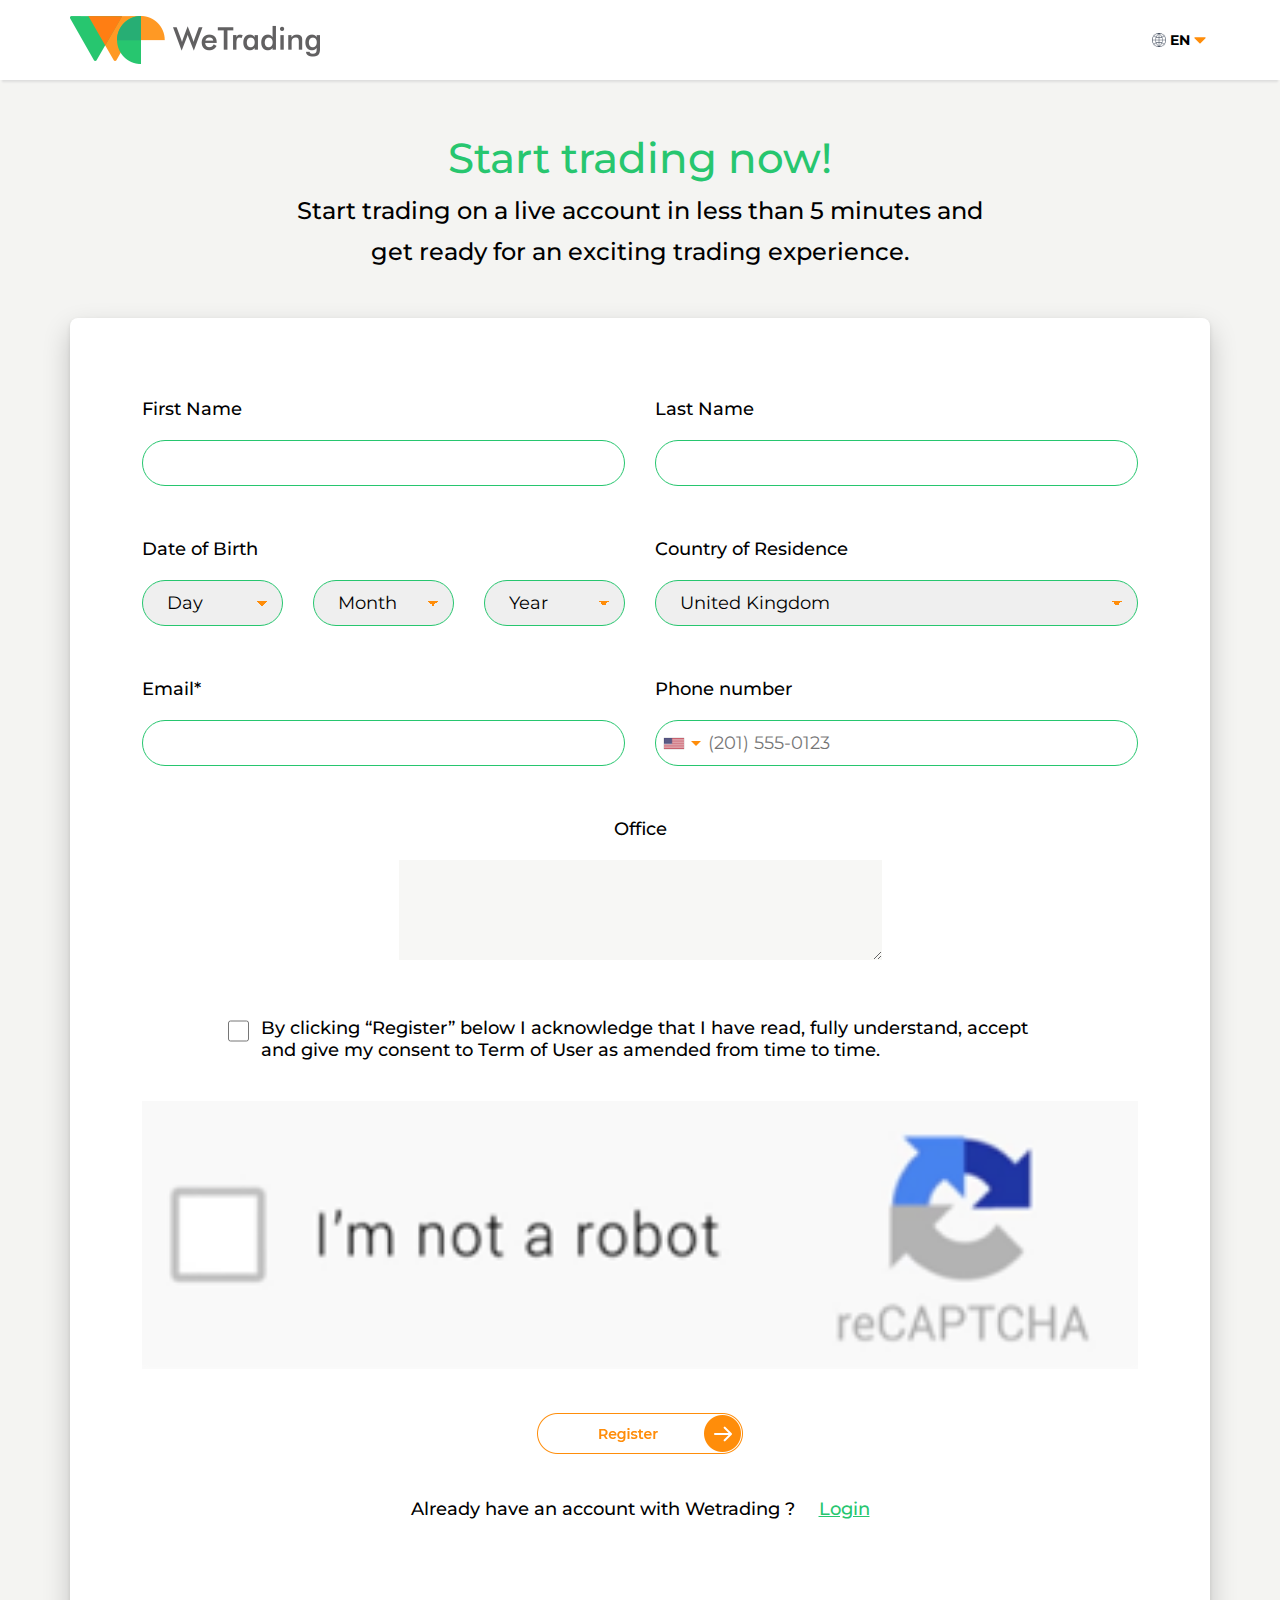
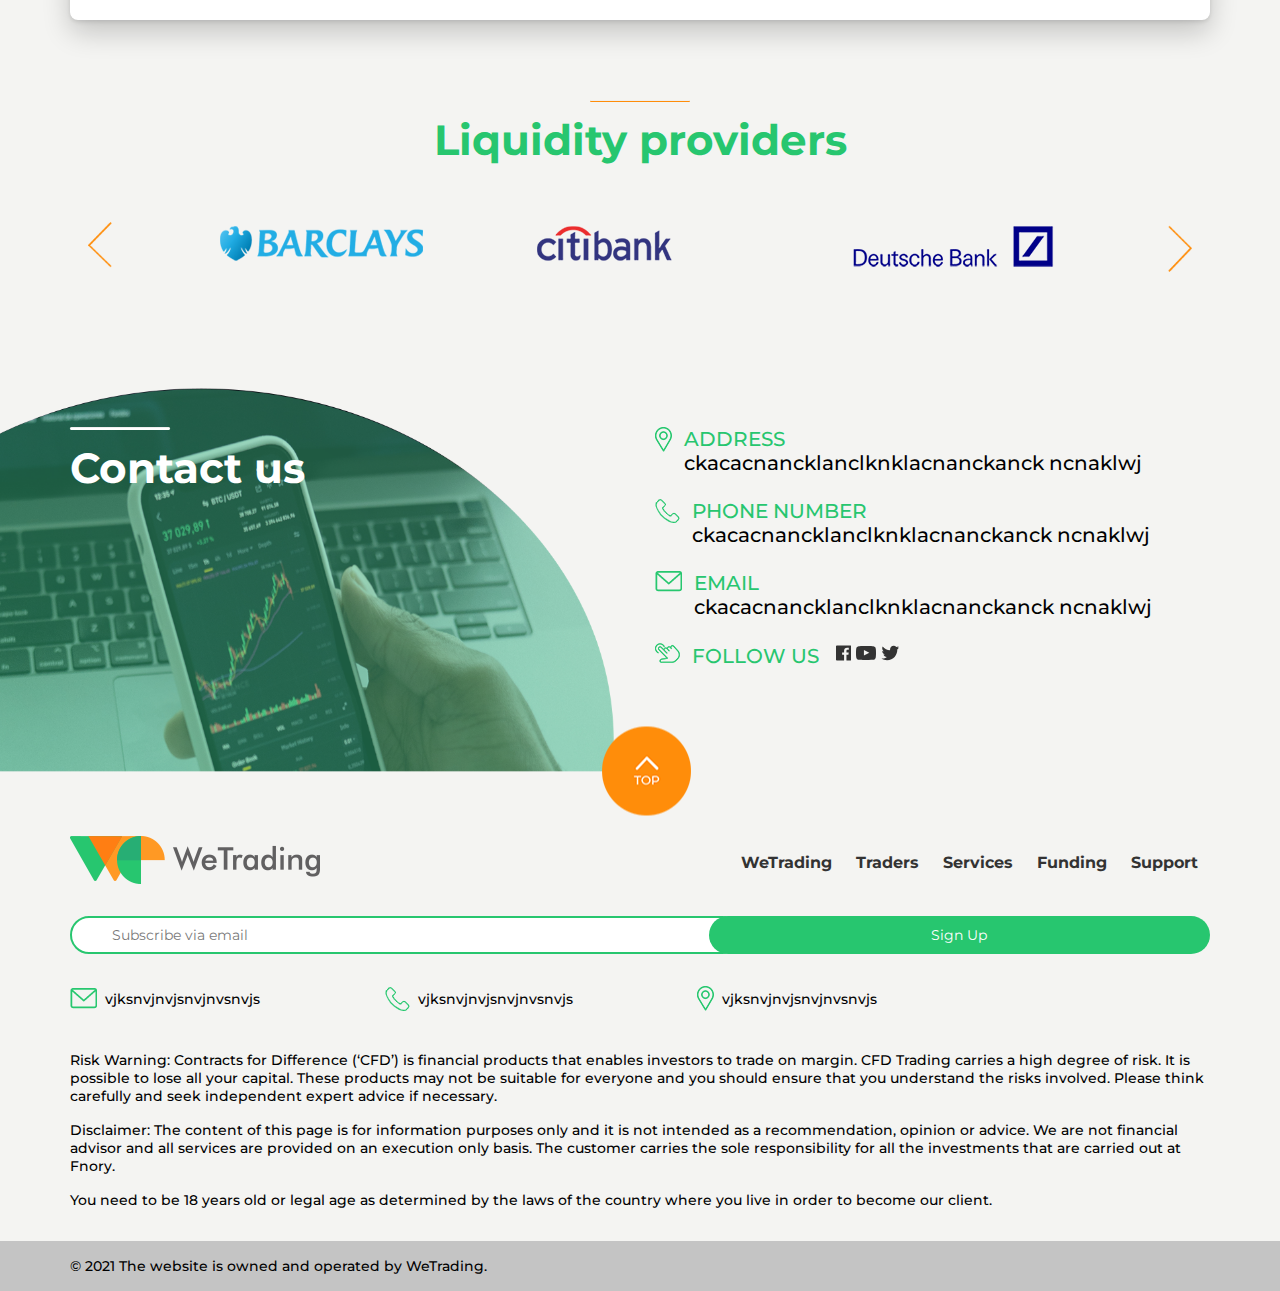
==== register.html @ 508fb6a8 "last" ====
<!DOCTYPE html>
<html lang="en">

<head>
    <meta charset="UTF-8">
    <meta name="viewport" content="width=device-width, initial-scale=1.0">
    <title>WeTrading-Register</title>
    <meta content="" name="keywords">
    <meta content="" name="description">
    <meta property="og:site_name" content="" />
    <meta property="og:type" content="website" />
    <meta property="og:locale" content="vi_VN" />
    <meta property="og:title" content='' />
    <meta property="og:url" content="" />
    <meta property="og:description" content="" />
    <link rel="icon" type="image/png" href="">
    <link rel="preconnect" href="https://fonts.googleapis.com">
    <link rel="preconnect" href="https://fonts.gstatic.com" crossorigin>
    <link href="https://fonts.googleapis.com/css2?family=Montserrat:ital,wght@0,100;0,200;0,300;0,400;0,500;0,600;0,700;0,800;0,900;1,100;1,200;1,300;1,400;1,500;1,600;1,700;1,800;1,900&display=swap" rel="stylesheet">
    <link rel="stylesheet" href="css/main.css">
    <link rel="stylesheet" href="libs/owlcarousel/assets/owl.carousel.min.css">
    <link href="libs/aos/aos.css" rel="stylesheet">
    <link rel="stylesheet" href="https://cdn.datatables.net/1.11.4/css/jquery.dataTables.min.css">
    <link rel="stylesheet" href="./libs/intl-tel-input-master/build/css/intlTelInput.min.css">
</head>

<body>
    <header id="header">
        <div class="container">
            <div class="header-logo">
                <img class="logo" src="./imgs/logo-wetrading.png" alt="">
                <div class="language">
                    <img src="./imgs/earth.png" alt="">
                    <span>EN <svg class="icon icon-caret-down">
                            <use xlink:href="#icon-caret-down"><symbol id="icon-caret-down" viewBox="0 0 16 28">
                                <path d="M16 11c0 0.266-0.109 0.516-0.297 0.703l-7 7c-0.187 0.187-0.438 0.297-0.703 0.297s-0.516-0.109-0.703-0.297l-7-7c-0.187-0.187-0.297-0.438-0.297-0.703 0-0.547 0.453-1 1-1h14c0.547 0 1 0.453 1 1z"></path>
                                </symbol>
                            </use>
                        </svg>
                    </span>
                    <div class="language-list">
                        <ul>
                            <li><a href="#">VI</a></li>
                            <li><a href="#">JP</a></li>
                        </ul>
                    </div>
                </div>
            </div>
        </div>
    </header>
    <main>
        <div class="container">
            <div class="register">
                <div class="sign-in__title">
                    <h2>Start trading now!</h2>
                    <p>Start trading on a live account in less than 5 minutes and</p>
                    <p>get ready for an exciting trading experience.</p>
                </div>
                <div class="sign-in__content">
                    <form action="">
                        <div class="row">
                            <div class="col-lg-6">
                                <div class="form-grp">
                                    <label for="">First Name</label>
                                    <input type="text" class="form-ctrl">
                                </div>
                            </div>
                            <div class="col-lg-6">
                                <div class="form-grp">
                                    <label for="">Last Name</label>
                                    <input type="text" class="form-ctrl">
                                </div>
                            </div>
                        </div>
                        <div class="row">
                            <div class="col-lg-6">
                                <div class="form-grp">
                                    <label for="">Date of Birth</label>
                                    <div class="row">
                                        <div class="col-4">
                                            <select name="" id="" class="form-ctrl">
                                                <option value="">Day</option>
                                            </select>
                                        </div>
                                        <div class="col-4">
                                            <select name="" id="" class="form-ctrl">
                                                <option value="">Month</option>
                                            </select>
                                        </div>
                                        <div class="col-4">
                                            <select name="" id="" class="form-ctrl">
                                                <option value="">Year</option>
                                            </select>
                                        </div>
                                    </div>
                                </div>
                            </div>
                            <div class="col-lg-6">
                                <div class="form-grp">
                                    <label for="">Country of Residence</label>
                                    <select name="" id="" class="form-ctrl">
                                        <option value="">United Kingdom</option>
                                    </select>
                                </div>
                            </div>
                        </div>
                        <div class="row">
                            <div class="col-lg-6">
                                <div class="form-grp">
                                    <label for="">Email*</label>
                                    <input type="text" class="form-ctrl">
                                </div>
                            </div>
                            <div class="col-lg-6">
                                <div class="form-grp">
                                    <label for="">Phone number</label>
                                    <input id="phone" name="phone" type="tel" class="form-ctrl">
                                </div>
                            </div>
                        </div>
                        <div class="row">
                            <div class="col-lg-3"></div>
                            <div class="col-lg-6">
                                <div class="form-grp">
                                    <label for="" style="text-align: center;">Office</label>
                                    <textarea name="" class="form-ctr" cols="30" rows="10"></textarea>
                                </div>
                            </div>
                            <div class="col-lg-3"></div>
                        </div>
                        <div class="row">
                            <div class="col-lg-1"></div>
                            <div class="col-lg-10">
                                <div class="form-grp-checkbox">
                                    <div class="form-checkbox-2">
                                        <input type="checkbox"> <span> By clicking “Register” below I acknowledge that I have read, fully understand, accept and give my consent to  Term of User as amended from time to time.</span>
                                    </div>
                                </div>
                            </div>
                            <div class="col-lg-1"></div>
                        </div>
                        <div class="form-grp-captcha">
                            <img src="./imgs/captcha.png" alt="">
                        </div>
                        <div class="form-grp-btn">
                            <button class="btn-sbm">
                                <img src="./imgs/btn-register.png" />
                            </button>
                        </div>
                        <div class="form-grp-wh">
                            <h4>Already have an account with Wetrading ?</h4>
                            <a href="#">Login</a>
                        </div>
                    </form>
                </div>
            </div>
            

            <div class="liquidity-providers">
                <div class="title-group">
                    <hr>
                    <h3>Liquidity providers</h3>
                </div>
                <div class="owl-carousel owl-theme owl-carousel_liquidity">
                    <div class="item">
                        <a href="#"><img src="./imgs/barclays.png" alt=""></a>
                    </div>
                    <div class="item">
                        <a href="#"><img src="./imgs/citibank.png" alt=""></a>
                    </div>
                    <div class="item">
                        <a href="#"><img src="./imgs/deutsche-bank.png" alt=""></a>
                    </div>
                    <div class="item">
                        <a href="#"><img src="./imgs/barclays.png" alt=""></a>
                    </div>
                </div>
            </div>
        </div>
        <div class="contact-us">
            <div class="container">
                <div class="row">
                    <div class="col-lg-6">
                        <div class="title-group">
                            <hr>
                            <h3>Contact us</h3>
                        </div>
                    </div>
                    <div class="col-lg-6">
                        <div class="contact-us-group">
                            <div class="contact-us-item">
                                <div class="contact-us-item__img">
                                    <img src="./imgs/icon-map.png" alt="">
                                </div>
                                <div class="contact-us-item__title">
                                    <h4>ADDRESS</h4>
                                    <p>ckacacnancklanclknklacnanckanck ncnaklwj</p>
                                </div>
                            </div>
                            <div class="contact-us-item">
                                <div class="contact-us-item__img">
                                    <img src="./imgs/icon-phone.png" alt="">
                                </div>
                                <div class="contact-us-item__title">
                                    <h4>PHONE NUMBER</h4>
                                    <p>ckacacnancklanclknklacnanckanck ncnaklwj</p>
                                </div>
                            </div>
                            <div class="contact-us-item">
                                <div class="contact-us-item__img">
                                    <img src="./imgs/icon-message.png" alt="">
                                </div>
                                <div class="contact-us-item__title">
                                    <h4>EMAIL</h4>
                                    <p>ckacacnancklanclknklacnanckanck ncnaklwj</p>
                                </div>
                            </div>
                            <div class="contact-us-item">
                                <div class="contact-us-item__img">
                                    <img src="./imgs/icon-follow.png" alt="">
                                </div>
                                <div class="contact-us-item__title">
                                    <h4>FOLLOW US 
                                        <span class="contact-group-icon">
                                            <a href="#">
                                                <svg class="icon icon-facebook-official"><use xlink:href="#icon-facebook-official"><symbol id="icon-facebook-official" viewBox="0 0 24 28">
                                                    <path d="M22.672 2c0.734 0 1.328 0.594 1.328 1.328v21.344c0 0.734-0.594 1.328-1.328 1.328h-6.109v-9.297h3.109l0.469-3.625h-3.578v-2.312c0-1.047 0.281-1.75 1.797-1.75l1.906-0.016v-3.234c-0.328-0.047-1.469-0.141-2.781-0.141-2.766 0-4.672 1.687-4.672 4.781v2.672h-3.125v3.625h3.125v9.297h-11.484c-0.734 0-1.328-0.594-1.328-1.328v-21.344c0-0.734 0.594-1.328 1.328-1.328h21.344z"></path>
                                                    </symbol></use></svg>
                                            </a>
                                            <a href="#">
                                                <svg class="icon icon-youtube-play"><use xlink:href="#icon-youtube-play">
                                                    <symbol id="icon-youtube-play" viewBox="0 0 28 28">
                                                        <path d="M11.109 17.625l7.562-3.906-7.562-3.953v7.859zM14 4.156c5.891 0 9.797 0.281 9.797 0.281 0.547 0.063 1.75 0.063 2.812 1.188 0 0 0.859 0.844 1.109 2.781 0.297 2.266 0.281 4.531 0.281 4.531v2.125s0.016 2.266-0.281 4.531c-0.25 1.922-1.109 2.781-1.109 2.781-1.062 1.109-2.266 1.109-2.812 1.172 0 0-3.906 0.297-9.797 0.297v0c-7.281-0.063-9.516-0.281-9.516-0.281-0.625-0.109-2.031-0.078-3.094-1.188 0 0-0.859-0.859-1.109-2.781-0.297-2.266-0.281-4.531-0.281-4.531v-2.125s-0.016-2.266 0.281-4.531c0.25-1.937 1.109-2.781 1.109-2.781 1.062-1.125 2.266-1.125 2.812-1.188 0 0 3.906-0.281 9.797-0.281v0z"></path>
                                                        </symbol>
                                                </use></svg>
                                            </a>
                                            <a href="#">
                                                <svg class="icon icon-twitter"><use xlink:href="#icon-twitter">
                                                    <symbol id="icon-twitter" viewBox="0 0 26 28">
                                                        <path d="M25.312 6.375c-0.688 1-1.547 1.891-2.531 2.609 0.016 0.219 0.016 0.438 0.016 0.656 0 6.672-5.078 14.359-14.359 14.359-2.859 0-5.516-0.828-7.75-2.266 0.406 0.047 0.797 0.063 1.219 0.063 2.359 0 4.531-0.797 6.266-2.156-2.219-0.047-4.078-1.5-4.719-3.5 0.313 0.047 0.625 0.078 0.953 0.078 0.453 0 0.906-0.063 1.328-0.172-2.312-0.469-4.047-2.5-4.047-4.953v-0.063c0.672 0.375 1.453 0.609 2.281 0.641-1.359-0.906-2.25-2.453-2.25-4.203 0-0.938 0.25-1.797 0.688-2.547 2.484 3.062 6.219 5.063 10.406 5.281-0.078-0.375-0.125-0.766-0.125-1.156 0-2.781 2.25-5.047 5.047-5.047 1.453 0 2.766 0.609 3.687 1.594 1.141-0.219 2.234-0.641 3.203-1.219-0.375 1.172-1.172 2.156-2.219 2.781 1.016-0.109 2-0.391 2.906-0.781z"></path>
                                                        </symbol>
                                                </use></svg>
                                            </a>
                                        </span>
                                    </h4>
                                </div>
                            </div>
                        </div>
                    </div>
                </div>
            </div>
            <div class="contact-us-bg">
                <img src="./imgs/bg-contactus.png" alt="">
            </div>
            <div class="contact-ontop">
                <a href="#" class="back-to-top"><img src="./imgs/ontop.png" alt=""></a>
            </div>
        </div>
    </main>
    <div id="footer">
        <div class="container">
            <nav class="navbar">
                <a class="navbar-brand" href="#"><img src="./imgs/logo-wetrading.png" alt=""></a>
            
                <ul class="navbar-nav">
                  <li class="nav-item">
                    <a class="nav-link" href="#">WeTrading</a>
                  </li>
                  <li class="nav-item">
                    <a class="nav-link" href="#">Traders</a>
                  </li>
                  <li class="nav-item">
                    <a class="nav-link" href="#">Services</a>
                  </li>
                  <li class="nav-item">
                    <a class="nav-link" href="#">Funding</a>
                  </li>
                  <li class="nav-item">
                    <a class="nav-link" href="#">Support</a>
                  </li>
                </ul>
            </nav>
            <div class="footer-subcribe">
                <input type="text" placeholder="Subscribe via email">
                <button>Sign Up</button>
            </div>
            <div class="footer-address">
                <div class="footer-address-item"><img src="./imgs/icon-message.png" alt=""> vjksnvjnvjsnvjnvsnvjs</div>
                <div class="footer-address-item"><img src="./imgs/icon-phone.png" alt=""> vjksnvjnvjsnvjnvsnvjs</div>
                <div class="footer-address-item"><img src="./imgs/icon-map.png" alt=""> vjksnvjnvjsnvjnvsnvjs</div>
            </div>
            <div class="footer-content">
                <p>Risk Warning: Contracts for Difference (‘CFD’) is financial products that enables investors to trade on margin. CFD Trading carries a high degree of risk. It is possible to lose all your capital. These products may not be suitable for everyone and you should ensure that you understand the risks involved. Please think carefully and seek independent expert advice if necessary.</p>
                <p>Disclaimer: The content of this page is for information purposes only and it is not intended as a recommendation, opinion or advice. We are not financial advisor and all services are provided on an execution only basis. The customer carries the sole responsibility for all the investments that are carried out at Fnory.</p>
                <p>You need to be 18 years old or legal age as determined by the laws of the country where you live in order to become our client.</p>
            </div>
        </div>
        <div class="footer-final">
            <div class="container">© 2021 The website is owned and operated by WeTrading.</div>
        </div>
    </div>
    <div>

    <!-- <a href="javascript:void(0)" class="back-to-top"><img src="imgs/go-to-top.png" alt=""></a> -->
    	
    </div>
    <script src="libs/jquery-3.5.1.min.js"></script>
    <script src="https://cdn.datatables.net/1.11.4/js/jquery.dataTables.min.js"></script>
    <script src="libs/easing/easing.min.js"></script>
    <script src="./libs/intl-tel-input-master/build/js/intlTelInput.js"></script>
    <script src="libs/aos/aos.js"></script>
    <script src="libs/owlcarousel/owl.carousel.min.js"></script>
    <script src="js/main.js"></script>
    <script>
        $(document).ready(function() {
            var table = $('#example').DataTable();
            $('#search-inp').on('keyup',function(){
                table.search($(this).val()).draw() ;
            });
        } );
    </script>
    <script>
        var input = document.querySelector("#phone");
        window.intlTelInput(input, {
          // allowDropdown: false,
          // autoHideDialCode: false,
          // autoPlaceholder: "off",
          // dropdownContainer: document.body,
          // excludeCountries: ["us"],
          // formatOnDisplay: false,
          // geoIpLookup: function(callback) {
          //   $.get("http://ipinfo.io", function() {}, "jsonp").always(function(resp) {
          //     var countryCode = (resp && resp.country) ? resp.country : "";
          //     callback(countryCode);
          //   });
          // },
          // hiddenInput: "full_number",
          // initialCountry: "auto",
          // localizedCountries: { 'de': 'Deutschland' },
          // nationalMode: false,
          // onlyCountries: ['us', 'gb', 'ch', 'ca', 'do'],
          // placeholderNumberType: "MOBILE",
          // preferredCountries: ['cn', 'jp'],
          // separateDialCode: true,
          utilsScript: "libs/intl-tel-input-master/build/js/utils.js",
        });
      </script>
</body>

</html>
---- css/main.css ----
html {
  -webkit-box-sizing: border-box;
          box-sizing: border-box;
}

*,
*:before,
*:after {
  -webkit-box-sizing: inherit;
          box-sizing: inherit;
}

html {
  -ms-text-size-adjust: 100%;
  -webkit-text-size-adjust: 100%;
}

body {
  margin: 0;
  padding: 0;
}

article,
aside,
details,
figcaption,
figure,
footer,
header,
main,
menu,
nav,
section,
summary {
  display: block;
}

audio,
canvas,
progress,
video {
  display: inline-block;
}

progress {
  vertical-align: baseline;
}

audio:not([controls]) {
  display: none;
  height: 0;
}

[hidden],
template {
  display: none;
}

a {
  background-color: transparent;
  -webkit-text-decoration-skip: objects;
}

a:active,
a:hover {
  outline-width: 0;
}

abbr[title] {
  border-bottom: none;
  text-decoration: underline;
  -webkit-text-decoration: underline dotted;
          text-decoration: underline dotted;
}

dfn {
  font-style: italic;
}

mark {
  background: #ff0;
  color: #000;
}

small {
  font-size: 80%;
}

sub,
sup {
  font-size: 75%;
  line-height: 0;
  position: relative;
  vertical-align: baseline;
}

sub {
  bottom: -0.25em;
}

sup {
  top: -0.5em;
}

figure {
  margin: 0;
}

img {
  border-style: none;
}

svg:not(:root) {
  overflow: hidden;
}

code,
kbd,
pre,
samp {
  font-family: monospace, monospace;
  font-size: 1em;
}

hr {
  -webkit-box-sizing: content-box;
          box-sizing: content-box;
  height: 0;
  overflow: visible;
}

button,
input,
select,
textarea {
  font: inherit;
  margin: 0;
}

optgroup {
  font-weight: bold;
}

button,
input {
  overflow: visible;
}

button,
select {
  text-transform: none;
}

button,
html [type=button],
[type=reset],
[type=submit] {
  -webkit-appearance: button;
}

button::-moz-focus-inner,
[type=button]::-moz-focus-inner,
[type=reset]::-moz-focus-inner,
[type=submit]::-moz-focus-inner {
  border-style: none;
  padding: 0;
}

button:-moz-focusring,
[type=button]:-moz-focusring,
[type=reset]:-moz-focusring,
[type=submit]:-moz-focusring {
  outline: 1px dotted ButtonText;
}

fieldset {
  border: 1px solid #c0c0c0;
  margin: 0 2px;
  padding: 0.35em 0.625em 0.75em;
}

legend {
  color: inherit;
  display: table;
  max-width: 100%;
  padding: 0;
  white-space: normal;
}

textarea {
  overflow: auto;
}

[type=checkbox],
[type=radio] {
  padding: 0;
}

[type=number]::-webkit-inner-spin-button,
[type=number]::-webkit-outer-spin-button {
  height: auto;
}

[type=search] {
  -webkit-appearance: textfield;
  outline-offset: -2px;
}

[type=search]::-webkit-search-cancel-button,
[type=search]::-webkit-search-decoration {
  -webkit-appearance: none;
}

::-webkit-input-placeholder {
  color: inherit;
  opacity: 0.54;
}

::-webkit-file-upload-button {
  -webkit-appearance: button;
  font: inherit;
}

* {
  margin: 0;
  padding: 0;
}

html,
body {
  font-family: "Montserrat", sans-serif;
  font-size: 14pt;
}

html {
  overflow-x: hidden;
}

a {
  text-decoration: none;
  color: #333;
}

h1 {
  font-size: 36pt;
}

h2 {
  font-size: 30pt;
}

h3 {
  font-size: 24pt;
}

h4 {
  font-size: 20pt;
}

h5 {
  font-size: 18pt;
}

h6 {
  font-size: 16pt;
}

.w3-serif {
  font-family: serif;
}

h1,
h2,
h3,
h4,
h5,
h6 {
  font-family: "Montserrat", sans-serif;
  font-weight: 400;
}

hr {
  border: 0;
  border-top: 1px solid #eee;
  margin: 20px 0;
}

p {
  margin: 0 0 10px;
}

.aligncenter {
  text-align: center;
  margin: 0 auto;
  display: block;
  max-width: 100%;
}

.aligncenter img {
  max-width: 100%;
  margin: 0 auto;
  display: block;
}

.alignleft {
  float: left;
  max-width: 100%;
  margin-right: 15px;
}

.alignright {
  float: right;
  max-width: 100%;
  margin-left: 15px;
}

.table {
  width: 100%;
  margin-bottom: 1rem;
  background-color: transparent;
  border-collapse: collapse;
  border-spacing: 0;
}

.table th {
  text-align: left;
}

.table th,
.table td {
  padding: 0.5rem;
  vertical-align: top;
  border-top: 1px solid #dee2e6;
}

.table-bordered {
  border: 1px solid #dee2e6;
}

.table-bordered th,
.table-bordered td {
  border: 1px solid #dee2e6;
}

.table-striped tr:nth-of-type(even) {
  background-color: rgba(0, 0, 0, 0.05);
}

.table-responsive {
  display: block;
  width: 100%;
  overflow-x: auto;
  -webkit-overflow-scrolling: touch;
  -ms-overflow-style: -ms-autohiding-scrollbar;
}

.container {
  padding-right: 15px;
  padding-left: 15px;
  margin-right: auto;
  margin-left: auto;
  position: relative;
}

@media (min-width: 768px) {
  .container {
    width: 750px;
  }
}
@media (min-width: 992px) {
  .container {
    width: 970px;
  }
}
@media (min-width: 1200px) {
  .container {
    width: 1170px;
  }
}
@media (min-width: 1600px) {
  .container-lg {
    width: 1600px;
  }
}
.row {
  display: -ms-flexbox;
  display: -webkit-box;
  display: flex;
  -ms-flex-wrap: wrap;
  flex-wrap: wrap;
  margin-right: -15px;
  margin-left: -15px;
}

.col-1,
.col-2,
.col-3,
.col-4,
.col-5,
.col-6,
.col-7,
.col-8,
.col-9,
.col-10,
.col-11,
.col-12,
.col,
.col-auto,
.col-md-1,
.col-md-2,
.col-md-3,
.col-md-4,
.col-md-5,
.col-md-6,
.col-md-7,
.col-md-8,
.col-md-9,
.col-md-10,
.col-md-11,
.col-md-12,
.col-md,
.col-md-auto,
.col-lg-1,
.col-lg-2,
.col-lg-3,
.col-lg-4,
.col-lg-5,
.col-lg-6,
.col-lg-7,
.col-lg-8,
.col-lg-9,
.col-lg-10,
.col-lg-11,
.col-lg-12,
.col-lg,
.col-lg-auto,
.col-xl-1,
.col-xl-2,
.col-xl-3,
.col-xl-4,
.col-xl-5,
.col-xl-6,
.col-xl-7,
.col-xl-8,
.col-xl-9,
.col-xl-10,
.col-xl-11,
.col-xl-12,
.col-xl,
.col-xl-auto {
  position: relative;
  width: 100%;
  min-height: 1px;
  padding-right: 15px;
  padding-left: 15px;
}

.col {
  -ms-flex-preferred-size: 0;
  flex-basis: 0;
  -ms-flex-positive: 1;
  -webkit-box-flex: 1;
          flex-grow: 1;
  max-width: 100%;
}

.col-auto {
  -ms-flex: 0 0 auto;
  -webkit-box-flex: 0;
          flex: 0 0 auto;
  width: auto;
  max-width: none;
}

.col-1 {
  -ms-flex: 0 0 8.333333%;
  -webkit-box-flex: 0;
          flex: 0 0 8.333333%;
  max-width: 8.333333%;
}

.col-2 {
  -ms-flex: 0 0 16.666667%;
  -webkit-box-flex: 0;
          flex: 0 0 16.666667%;
  max-width: 16.666667%;
}

.col-3 {
  -ms-flex: 0 0 25%;
  -webkit-box-flex: 0;
          flex: 0 0 25%;
  max-width: 25%;
}

.col-4 {
  -ms-flex: 0 0 33.333333%;
  -webkit-box-flex: 0;
          flex: 0 0 33.333333%;
  max-width: 33.333333%;
}

.col-5 {
  -ms-flex: 0 0 41.666667%;
  -webkit-box-flex: 0;
          flex: 0 0 41.666667%;
  max-width: 41.666667%;
}

.col-6 {
  -ms-flex: 0 0 50%;
  -webkit-box-flex: 0;
          flex: 0 0 50%;
  max-width: 50%;
}

.col-7 {
  -ms-flex: 0 0 58.333333%;
  -webkit-box-flex: 0;
          flex: 0 0 58.333333%;
  max-width: 58.333333%;
}

.col-8 {
  -ms-flex: 0 0 66.666667%;
  -webkit-box-flex: 0;
          flex: 0 0 66.666667%;
  max-width: 66.666667%;
}

.col-9 {
  -ms-flex: 0 0 75%;
  -webkit-box-flex: 0;
          flex: 0 0 75%;
  max-width: 75%;
}

.col-10 {
  -ms-flex: 0 0 83.333333%;
  -webkit-box-flex: 0;
          flex: 0 0 83.333333%;
  max-width: 83.333333%;
}

.col-11 {
  -ms-flex: 0 0 91.666667%;
  -webkit-box-flex: 0;
          flex: 0 0 91.666667%;
  max-width: 91.666667%;
}

.col-12 {
  -ms-flex: 0 0 100%;
  -webkit-box-flex: 0;
          flex: 0 0 100%;
  max-width: 100%;
}

@media (min-width: 812px) {
  .col-md {
    -ms-flex-preferred-size: 0;
    flex-basis: 0;
    -ms-flex-positive: 1;
    -webkit-box-flex: 1;
            flex-grow: 1;
    max-width: 100%;
  }

  .col-md-auto {
    -ms-flex: 0 0 auto;
    -webkit-box-flex: 0;
            flex: 0 0 auto;
    width: auto;
    max-width: none;
  }

  .col-md-1 {
    -ms-flex: 0 0 8.333333%;
    -webkit-box-flex: 0;
            flex: 0 0 8.333333%;
    max-width: 8.333333%;
  }

  .col-md-2 {
    -ms-flex: 0 0 16.666667%;
    -webkit-box-flex: 0;
            flex: 0 0 16.666667%;
    max-width: 16.666667%;
  }

  .col-md-3 {
    -ms-flex: 0 0 25%;
    -webkit-box-flex: 0;
            flex: 0 0 25%;
    max-width: 25%;
  }

  .col-md-4 {
    -ms-flex: 0 0 33.333333%;
    -webkit-box-flex: 0;
            flex: 0 0 33.333333%;
    max-width: 33.333333%;
  }

  .col-md-5 {
    -ms-flex: 0 0 41.666667%;
    -webkit-box-flex: 0;
            flex: 0 0 41.666667%;
    max-width: 41.666667%;
  }

  .col-md-6 {
    -ms-flex: 0 0 50%;
    -webkit-box-flex: 0;
            flex: 0 0 50%;
    max-width: 50%;
  }

  .col-md-7 {
    -ms-flex: 0 0 58.333333%;
    -webkit-box-flex: 0;
            flex: 0 0 58.333333%;
    max-width: 58.333333%;
  }

  .col-md-8 {
    -ms-flex: 0 0 66.666667%;
    -webkit-box-flex: 0;
            flex: 0 0 66.666667%;
    max-width: 66.666667%;
  }

  .col-md-9 {
    -ms-flex: 0 0 75%;
    -webkit-box-flex: 0;
            flex: 0 0 75%;
    max-width: 75%;
  }

  .col-md-10 {
    -ms-flex: 0 0 83.333333%;
    -webkit-box-flex: 0;
            flex: 0 0 83.333333%;
    max-width: 83.333333%;
  }

  .col-md-11 {
    -ms-flex: 0 0 91.666667%;
    -webkit-box-flex: 0;
            flex: 0 0 91.666667%;
    max-width: 91.666667%;
  }

  .col-md-12 {
    -ms-flex: 0 0 100%;
    -webkit-box-flex: 0;
            flex: 0 0 100%;
    max-width: 100%;
  }
}
@media (min-width: 992px) {
  .col-lg {
    -ms-flex-preferred-size: 0;
    flex-basis: 0;
    -ms-flex-positive: 1;
    -webkit-box-flex: 1;
            flex-grow: 1;
    max-width: 100%;
  }

  .col-lg-auto {
    -ms-flex: 0 0 auto;
    -webkit-box-flex: 0;
            flex: 0 0 auto;
    width: auto;
    max-width: none;
  }

  .col-lg-1 {
    -ms-flex: 0 0 8.333333%;
    -webkit-box-flex: 0;
            flex: 0 0 8.333333%;
    max-width: 8.333333%;
  }

  .col-lg-2 {
    -ms-flex: 0 0 16.666667%;
    -webkit-box-flex: 0;
            flex: 0 0 16.666667%;
    max-width: 16.666667%;
  }

  .col-lg-3 {
    -ms-flex: 0 0 25%;
    -webkit-box-flex: 0;
            flex: 0 0 25%;
    max-width: 25%;
  }

  .col-lg-4 {
    -ms-flex: 0 0 33.333333%;
    -webkit-box-flex: 0;
            flex: 0 0 33.333333%;
    max-width: 33.333333%;
  }

  .col-lg-5 {
    -ms-flex: 0 0 41.666667%;
    -webkit-box-flex: 0;
            flex: 0 0 41.666667%;
    max-width: 41.666667%;
  }

  .col-lg-6 {
    -ms-flex: 0 0 50%;
    -webkit-box-flex: 0;
            flex: 0 0 50%;
    max-width: 50%;
  }

  .col-lg-7 {
    -ms-flex: 0 0 58.333333%;
    -webkit-box-flex: 0;
            flex: 0 0 58.333333%;
    max-width: 58.333333%;
  }

  .col-lg-8 {
    -ms-flex: 0 0 66.666667%;
    -webkit-box-flex: 0;
            flex: 0 0 66.666667%;
    max-width: 66.666667%;
  }

  .col-lg-9 {
    -ms-flex: 0 0 75%;
    -webkit-box-flex: 0;
            flex: 0 0 75%;
    max-width: 75%;
  }

  .col-lg-10 {
    -ms-flex: 0 0 83.333333%;
    -webkit-box-flex: 0;
            flex: 0 0 83.333333%;
    max-width: 83.333333%;
  }

  .col-lg-11 {
    -ms-flex: 0 0 91.666667%;
    -webkit-box-flex: 0;
            flex: 0 0 91.666667%;
    max-width: 91.666667%;
  }

  .col-lg-12 {
    -ms-flex: 0 0 100%;
    -webkit-box-flex: 0;
            flex: 0 0 100%;
    max-width: 100%;
  }
}
@media (min-width: 1200px) {
  .col-xl {
    -ms-flex-preferred-size: 0;
    flex-basis: 0;
    -ms-flex-positive: 1;
    -webkit-box-flex: 1;
            flex-grow: 1;
    max-width: 100%;
  }

  .col-xl-auto {
    -ms-flex: 0 0 auto;
    -webkit-box-flex: 0;
            flex: 0 0 auto;
    width: auto;
    max-width: none;
  }

  .col-xl-1 {
    -ms-flex: 0 0 8.333333%;
    -webkit-box-flex: 0;
            flex: 0 0 8.333333%;
    max-width: 8.333333%;
  }

  .col-xl-2 {
    -ms-flex: 0 0 16.666667%;
    -webkit-box-flex: 0;
            flex: 0 0 16.666667%;
    max-width: 16.666667%;
  }

  .col-xl-3 {
    -ms-flex: 0 0 25%;
    -webkit-box-flex: 0;
            flex: 0 0 25%;
    max-width: 25%;
  }

  .col-xl-4 {
    -ms-flex: 0 0 33.333333%;
    -webkit-box-flex: 0;
            flex: 0 0 33.333333%;
    max-width: 33.333333%;
  }

  .col-xl-5 {
    -ms-flex: 0 0 41.666667%;
    -webkit-box-flex: 0;
            flex: 0 0 41.666667%;
    max-width: 41.666667%;
  }

  .col-xl-6 {
    -ms-flex: 0 0 50%;
    -webkit-box-flex: 0;
            flex: 0 0 50%;
    max-width: 50%;
  }

  .col-xl-7 {
    -ms-flex: 0 0 58.333333%;
    -webkit-box-flex: 0;
            flex: 0 0 58.333333%;
    max-width: 58.333333%;
  }

  .col-xl-8 {
    -ms-flex: 0 0 66.666667%;
    -webkit-box-flex: 0;
            flex: 0 0 66.666667%;
    max-width: 66.666667%;
  }

  .col-xl-9 {
    -ms-flex: 0 0 75%;
    -webkit-box-flex: 0;
            flex: 0 0 75%;
    max-width: 75%;
  }

  .col-xl-10 {
    -ms-flex: 0 0 83.333333%;
    -webkit-box-flex: 0;
            flex: 0 0 83.333333%;
    max-width: 83.333333%;
  }

  .col-xl-11 {
    -ms-flex: 0 0 91.666667%;
    -webkit-box-flex: 0;
            flex: 0 0 91.666667%;
    max-width: 91.666667%;
  }

  .col-xl-12 {
    -ms-flex: 0 0 100%;
    -webkit-box-flex: 0;
            flex: 0 0 100%;
    max-width: 100%;
  }
}
.order-first {
  -ms-flex-order: -1;
  -webkit-box-ordinal-group: 0;
          order: -1;
}

.order-last {
  -ms-flex-order: 13;
  -webkit-box-ordinal-group: 14;
          order: 13;
}

.order-0 {
  -ms-flex-order: 0;
  -webkit-box-ordinal-group: 1;
          order: 0;
}

.order-1 {
  -ms-flex-order: 1;
  -webkit-box-ordinal-group: 2;
          order: 1;
}

.order-2 {
  -ms-flex-order: 2;
  -webkit-box-ordinal-group: 3;
          order: 2;
}

.order-3 {
  -ms-flex-order: 3;
  -webkit-box-ordinal-group: 4;
          order: 3;
}

.order-4 {
  -ms-flex-order: 4;
  -webkit-box-ordinal-group: 5;
          order: 4;
}

.order-5 {
  -ms-flex-order: 5;
  -webkit-box-ordinal-group: 6;
          order: 5;
}

.order-6 {
  -ms-flex-order: 6;
  -webkit-box-ordinal-group: 7;
          order: 6;
}

.order-7 {
  -ms-flex-order: 7;
  -webkit-box-ordinal-group: 8;
          order: 7;
}

.order-8 {
  -ms-flex-order: 8;
  -webkit-box-ordinal-group: 9;
          order: 8;
}

.order-9 {
  -ms-flex-order: 9;
  -webkit-box-ordinal-group: 10;
          order: 9;
}

.order-10 {
  -ms-flex-order: 10;
  -webkit-box-ordinal-group: 11;
          order: 10;
}

.order-11 {
  -ms-flex-order: 11;
  -webkit-box-ordinal-group: 12;
          order: 11;
}

.order-12 {
  -ms-flex-order: 12;
  -webkit-box-ordinal-group: 13;
          order: 12;
}

html, body {
  font-size: 14px;
}

.header-scrolled {
  /*height: 78px;*/
  -webkit-transition: all 0.2s;
  transition: all 0.2s;
  z-index: 998;
  /*padding: 10px 0;*/
  position: fixed;
  width: 100%;
  background: #fff;
  -webkit-box-shadow: 0 0 30px rgba(0, 0, 0, 0.03);
          box-shadow: 0 0 30px rgba(0, 0, 0, 0.03);
  top: 0;
}

#header {
  position: relative;
  -webkit-box-shadow: 0 4px 2px -2px #ddd;
          box-shadow: 0 4px 2px -2px #ddd;
}
#header .header-logo {
  display: -webkit-box;
  display: -ms-flexbox;
  display: flex;
  -webkit-box-pack: justify;
      -ms-flex-pack: justify;
          justify-content: space-between;
  -webkit-box-align: center;
      -ms-flex-align: center;
          align-items: center;
  height: 80px;
}
#header .language {
  display: -webkit-box;
  display: -ms-flexbox;
  display: flex;
  -webkit-box-align: center;
      -ms-flex-align: center;
          align-items: center;
  -webkit-box-pack: justify;
      -ms-flex-pack: justify;
          justify-content: space-between;
  position: relative;
  cursor: pointer;
}
#header .language img {
  width: 14px;
  margin-right: 4px;
}
#header .language span {
  display: -webkit-box;
  display: -ms-flexbox;
  display: flex;
  -webkit-box-align: center;
      -ms-flex-align: center;
          align-items: center;
  font-weight: bold;
}
#header .language .icon-caret-down {
  width: 20px;
  height: 20px;
  color: #ff8d0a;
}
#header .language .language-list {
  position: absolute;
  top: 100%;
  right: 0;
  width: 100%;
  background: #ff8d0a;
  display: none;
}
#header .language .language-list ul {
  list-style: none;
}
#header .language .language-list ul li {
  border-bottom: 1px solid #ddd;
}
#header .language .language-list ul li:last-child {
  border-bottom: none;
}
#header .language .language-list ul li a {
  color: #fff;
  display: block;
  padding: 4px;
  text-align: center;
}
#header .language .language-list ul li a:hover {
  opacity: 0.7;
}

.icon {
  display: inline-block;
  width: 1em;
  height: 1em;
  stroke-width: 0;
  stroke: currentColor;
  fill: currentColor;
}

.icon-caret-down {
  width: 0.5714285714em;
}

.icon-twitter {
  width: 0.9285714286em;
}

.icon-facebook-official {
  width: 0.7571428571em;
}

main {
  background: #f4f4f2;
  padding: 52px 0 0;
}
main .account {
  display: -webkit-box;
  display: -ms-flexbox;
  display: flex;
  -webkit-box-shadow: rgba(0, 0, 0, 0.2) 0px 12px 28px 0px, rgba(0, 0, 0, 0.1) 0px 2px 4px 0px, rgba(255, 255, 255, 0.05) 0px 0px 0px 1px inset;
          box-shadow: rgba(0, 0, 0, 0.2) 0px 12px 28px 0px, rgba(0, 0, 0, 0.1) 0px 2px 4px 0px, rgba(255, 255, 255, 0.05) 0px 0px 0px 1px inset;
  border-radius: 8px;
}
main .account .account-left {
  width: 320px;
  background: #27c66f;
  border-top-left-radius: 8px;
  border-bottom-left-radius: 8px;
  padding: 52px 20px 0 20px;
}
main .account .account-left .profile {
  display: -webkit-box;
  display: -ms-flexbox;
  display: flex;
  -webkit-box-align: center;
      -ms-flex-align: center;
          align-items: center;
  color: #fff;
  position: relative;
}
main .account .account-left .profile i {
  font-size: 40px;
  color: #fff;
}
main .account .account-left .profile .profile-name {
  padding-left: 12px;
}
main .account .account-left .profile .profile-name p {
  margin-bottom: 0;
}
main .account .account-left .profile .icon-caret-down {
  position: absolute;
  top: 50%;
  -webkit-transform: translateY(-50%);
          transform: translateY(-50%);
  right: 8px;
  width: 20px;
  height: 20px;
  cursor: pointer;
}
main .account .account-left .profile .caret-down {
  -webkit-box-shadow: 0px 3px 8px #444;
          box-shadow: 0px 3px 8px #444;
  background: #fff;
  position: absolute;
  top: 100%;
  right: 0;
  width: calc(100% - 48px);
  display: none;
}
main .account .account-left .profile .caret-down ul {
  list-style: none;
}
main .account .account-left .profile .caret-down ul li {
  border-bottom: 1px solid #ddd;
}
main .account .account-left .profile .caret-down ul li a {
  padding: 8px;
  display: block;
}
main .account .account-left .account-line {
  border-top: 1px dashed #fff;
}
main .account .account-left .account-group {
  padding: 28px 0;
}
main .account .account-left .account-group .account-item {
  background: #fff;
  border-radius: 20px;
  padding: 8px 20px;
  margin-bottom: 8px;
  display: -webkit-box;
  display: -ms-flexbox;
  display: flex;
  -webkit-box-align: center;
      -ms-flex-align: center;
          align-items: center;
}
main .account .account-left .account-group .account-item .acount-item-text-mobile {
  display: none;
  font-weight: bold;
  color: #ff8d0a;
}
main .account .account-left .account-group .account-item img {
  padding-right: 8px;
}
main .account .account-left .account-group .account-item:last-child {
  margin-bottom: 0;
}
main .account .account-left .account-group .account-item a:hover {
  color: #ff8d0a;
}
main .account .account-left .account-group .account-link {
  margin-bottom: 8px;
}
main .account .account-left .account-group .account-link:last-child {
  margin-bottom: 0;
}
main .account .account-left .account-group .account-link a {
  color: #fff;
  text-decoration: none;
}
@media (max-width: 992.98px) {
  main .account .account-left {
    width: 80px;
    padding: 32px 16px 0 16px;
    position: relative;
    z-index: 9;
  }
  main .account .account-left .profile .profile-name {
    display: none;
    position: absolute;
    top: 0;
    -webkit-box-shadow: 0 4px 8px 2px #ddd;
            box-shadow: 0 4px 8px 2px #ddd;
    left: 100%;
    width: 148px;
    height: 100%;
    padding: 0 8px;
    border-radius: 12px;
    background: #ff8d0a;
  }
  main .account .account-left .profile:hover .profile-name {
    display: block;
  }
  main .account .account-left .account-group {
    padding: 28px 0;
  }
  main .account .account-left .account-group .account-item {
    border-radius: 50%;
    padding: 0;
    height: 48px;
    -webkit-box-pack: center;
        -ms-flex-pack: center;
            justify-content: center;
    position: relative;
    z-index: 9;
  }
  main .account .account-left .account-group .account-item .acount-item-text-mobile {
    display: block;
  }
  main .account .account-left .account-group .account-item img {
    padding-right: 0;
  }
  main .account .account-left .account-group .account-item span {
    display: none;
    position: absolute;
    top: 0;
    left: 100%;
    z-index: -2;
    background: #fff;
    white-space: nowrap;
    height: 100%;
    -webkit-box-align: center;
        -ms-flex-align: center;
            align-items: center;
    line-height: 36px;
    border-radius: 16px;
    padding: 0 12px;
    -webkit-box-shadow: 0 4px 8px 2px #ddd;
            box-shadow: 0 4px 8px 2px #ddd;
  }
  main .account .account-left .account-group .account-item:hover span {
    display: block;
  }
  main .account .account-left .account-group .account-link {
    margin-bottom: 8px;
  }
  main .account .account-left .account-group .account-link:last-child {
    margin-bottom: 0;
  }
  main .account .account-left .account-group .account-link a span {
    display: none;
    position: absolute;
    top: 0;
    left: 100%;
    z-index: -2;
    background: #fff;
    white-space: nowrap;
    height: 100%;
    -webkit-box-align: center;
        -ms-flex-align: center;
            align-items: center;
    line-height: 36px;
    border-radius: 16px;
    padding: 0 12px;
    -webkit-box-shadow: 0 4px 8px 2px #ddd;
            box-shadow: 0 4px 8px 2px #ddd;
  }
  main .account .account-left .account-group .account-link a:hover span {
    display: block;
  }
}
@media (max-width: 480.98px) {
  main .account .account-left {
    width: 52px;
    padding: 24px 8px 0 8px;
  }
  main .account .account-left .profile img {
    width: 36px;
    height: 36px;
  }
  main .account .account-left .account-group {
    padding: 28px 0;
  }
  main .account .account-left .account-group .account-item {
    height: 36px;
  }
}
main .account .account-right {
  width: calc(100% - 320px);
  background: #fff;
  border-top-right-radius: 8px;
  border-bottom-right-radius: 8px;
  padding: 52px 40px 0 40px;
  position: relative;
}
main .account .account-right .account-button-group {
  display: -webkit-box;
  display: -ms-flexbox;
  display: flex;
  -webkit-box-pack: justify;
      -ms-flex-pack: justify;
          justify-content: space-between;
}
main .account .account-right .account-button-group a {
  display: block;
  width: 24%;
  background: #ff8d0a;
  padding: 8px;
  border-radius: 20px;
  color: #fff;
  text-align: center;
}
main .account .account-right .account-title {
  display: -webkit-box;
  display: -ms-flexbox;
  display: flex;
  -webkit-box-pack: justify;
      -ms-flex-pack: justify;
          justify-content: space-between;
  padding: 32px 0 40px;
}
main .account .account-right .account-title h2 {
  font-size: 24px;
  font-weight: bold;
  color: #27c66f;
}
main .account .account-right .account-title .account-search {
  position: relative;
  width: 40%;
}
main .account .account-right .account-title .account-search input {
  width: 100%;
  padding: 6px 20px;
  padding-left: 32px;
  border-radius: 20px;
  border: 1px solid #ccc;
}
main .account .account-right .account-title .account-search input:focus {
  outline: none;
}
main .account .account-right .account-title .account-search i {
  position: absolute;
  top: 50%;
  left: 12px;
  -webkit-transform: translateY(-50%);
          transform: translateY(-50%);
  font-size: 20px;
}
main .account .account-right .account-title .account-search .icon-search {
  position: absolute;
  top: 53%;
  left: 10px;
  -webkit-transform: translateY(-50%);
          transform: translateY(-50%);
  font-size: 18px;
}
@media (max-width: 480.98px) {
  main .account .account-right .account-title h2 {
    font-size: 18px;
  }
}
main .account .account-right .account-table {
  z-index: 2;
}
main .account .account-right .account-table #example_length {
  display: none;
}
main .account .account-right .account-table #example_filter {
  display: none;
}
@media (max-width: 1200.98px) {
  main .account .account-right .account-table #example tbody th {
    padding: 6px 4px;
  }
  main .account .account-right .account-table #example tbody td {
    padding: 6px 4px;
  }
}
@media (max-width: 767.98px) {
  main .account .account-right .account-table > div {
    overflow: auto;
    padding-bottom: 16px;
  }
}
main .account .account-right .account-text {
  position: relative;
  z-index: 9;
  padding-top: 20px;
}
main .account .account-right .account-we {
  position: absolute;
  bottom: 20px;
  right: 20px;
  z-index: 1;
}
main .account .account-right .account-we img {
  width: 200px;
}
@media (max-width: 1200.98px) {
  main .account .account-right {
    padding: 32px 20px 20px 20px;
  }
  main .account .account-right .account-button-group {
    -ms-flex-wrap: wrap;
        flex-wrap: wrap;
  }
  main .account .account-right .account-button-group a {
    width: 49%;
    margin-bottom: 12px;
  }
  main .account .account-right .account-title {
    padding: 16px 0 20px;
  }
}
@media (max-width: 992.98px) {
  main .account .account-right {
    width: calc(100% - 80px);
    padding: 32px 16px 16px 16px;
  }
}
@media (max-width: 480.98px) {
  main .account .account-right {
    width: calc(100% - 52px);
    padding: 24px 8px 8px 8px;
  }
}

.liquidity-providers {
  padding: 80px 0;
}
.liquidity-providers .title-group {
  padding-bottom: 60px;
}
.liquidity-providers .owl-carousel_liquidity {
  width: calc(100% - 100px);
  margin: 0 auto;
}
.liquidity-providers .owl-carousel_liquidity .item img {
  width: inherit;
}
.liquidity-providers .owl-carousel_liquidity .owl-nav {
  position: absolute;
  top: 50%;
  -webkit-transform: translateY(-50%);
          transform: translateY(-50%);
  display: -webkit-box;
  display: -ms-flexbox;
  display: flex;
  -webkit-box-pack: justify;
      -ms-flex-pack: justify;
          justify-content: space-between;
  width: 100%;
  z-index: -1;
}
.liquidity-providers .owl-carousel_liquidity .owl-nav .owl-prev {
  margin-left: -32px;
}
.liquidity-providers .owl-carousel_liquidity .owl-nav .owl-next {
  margin-right: -32px;
  -webkit-transform: rotate(180deg);
          transform: rotate(180deg);
}
.liquidity-providers .owl-carousel_liquidity .owl-nav img {
  width: 24px;
}
@media (max-width: 420.98px) {
  .liquidity-providers {
    padding: 40px 0 20px;
  }
}

.title-group {
  text-align: center;
}
.title-group hr {
  width: 100px;
  height: 1.5px;
  border-radius: 2px;
  background: #ff8d0a;
  margin: 0 auto;
}
.title-group h3 {
  font-weight: bold;
  font-size: 42px;
  color: #27c66f;
  padding-top: 12px;
}
@media (max-width: 1200.98px) {
  .title-group h3 {
    font-size: 32px;
  }
}
@media (max-width: 600.98px) {
  .title-group h3 {
    font-size: 20px;
  }
}

.form-control {
  width: 100%;
  background: #ccc;
  border-radius: 4px;
  padding: 12px;
  border: none;
}
.form-control:focus {
  outline: 2px solid #f4f4f2;
}

.contact-us {
  position: relative;
  padding: 180px 0 160px;
}
.contact-us .container {
  z-index: 9;
}
.contact-us .container .title-group {
  text-align: left;
}
.contact-us .container .title-group hr {
  margin-left: 0;
  background: #fff;
}
.contact-us .container .title-group h3 {
  color: #fff;
}
@media (max-width: 992.98px) {
  .contact-us .container .title-group {
    text-align: center;
    margin-bottom: 32px;
  }
  .contact-us .container .title-group hr {
    margin: 0 auto;
    background: #ff8d0a;
  }
  .contact-us .container .title-group h3 {
    color: #27c66f;
  }
}
@media (max-width: 600.98px) {
  .contact-us .container .title-group h3 {
    font-size: 20px;
  }
}
.contact-us .container .contact-us-group .contact-us-item {
  display: -webkit-box;
  display: -ms-flexbox;
  display: flex;
  margin-bottom: 24px;
}
.contact-us .container .contact-us-group .contact-us-item .contact-us-item__img i {
  color: #27c66f;
  font-size: 20px;
}
.contact-us .container .contact-us-group .contact-us-item .contact-us-item__title {
  padding-left: 12px;
}
.contact-us .container .contact-us-group .contact-us-item .contact-us-item__title h4 {
  color: #27c66f;
  font-size: 20px;
  font-weight: 500;
  margin-bottom: 0;
}
.contact-us .container .contact-us-group .contact-us-item .contact-us-item__title h4 .contact-group-icon {
  padding-left: 12px;
}
.contact-us .container .contact-us-group .contact-us-item .contact-us-item__title p {
  font-weight: 500;
  margin-bottom: 0;
  font-size: 20px;
}
@media (max-width: 1200.98px) {
  .contact-us .container .contact-us-group .contact-us-item .contact-us-item__title h4 {
    font-size: 16px;
  }
  .contact-us .container .contact-us-group .contact-us-item .contact-us-item__title p {
    font-size: 16px;
  }
}
@media (max-width: 600.98px) {
  .contact-us .container .contact-us-group .contact-us-item {
    margin-bottom: 16px;
  }
  .contact-us .container .contact-us-group .contact-us-item .contact-us-item__title h4 {
    font-size: 14px;
  }
  .contact-us .container .contact-us-group .contact-us-item .contact-us-item__title p {
    font-size: 14px;
  }
}
.contact-us .contact-us-bg {
  position: absolute;
  left: 0;
  bottom: 0;
  width: 48%;
}
.contact-us .contact-us-bg img {
  width: 100%;
  height: auto;
}
@media (max-width: 992.98px) {
  .contact-us .contact-us-bg {
    display: none;
  }
}
.contact-us .contact-ontop {
  position: absolute;
  left: 47%;
  bottom: -90px;
  -webkit-transform: translateY(-50%);
          transform: translateY(-50%);
}
@media (max-width: 992.98px) {
  .contact-us .contact-ontop {
    width: 60px;
    bottom: -40px;
  }
  .contact-us .contact-ontop img {
    width: 100%;
    height: auto;
  }
}
@media (max-width: 1600.98px) {
  .contact-us {
    padding: 80px 0 84px;
  }
}
@media (max-width: 1200.98px) {
  .contact-us {
    padding: 52px 0 40px;
  }
}

#footer {
  background: #f4f4f2;
  padding-top: 60px;
}
#footer .navbar {
  display: -webkit-box;
  display: -ms-flexbox;
  display: flex;
  -webkit-box-pack: justify;
      -ms-flex-pack: justify;
          justify-content: space-between;
  -webkit-box-align: center;
      -ms-flex-align: center;
          align-items: center;
  padding-bottom: 28px;
}
#footer .navbar .navbar-nav {
  list-style: none;
}
#footer .navbar .navbar-nav li {
  float: left;
}
#footer .navbar .navbar-nav li a {
  font-weight: bold;
  padding: 12px;
  font-size: 16px;
  display: inline-block;
}
#footer .navbar .navbar-nav li a:hover {
  color: #ff8d0a;
}
#footer .navbar .navbar-nav li a.active {
  color: #ff8d0a;
}
@media (max-width: 992.98px) {
  #footer .navbar {
    -ms-flex-wrap: wrap;
        flex-wrap: wrap;
  }
  #footer .navbar .navbar-nav {
    padding-top: 12px;
  }
}
@media (max-width: 420.98px) {
  #footer .navbar {
    padding-bottom: 8px;
  }
  #footer .navbar .navbar-nav li {
    float: left;
  }
  #footer .navbar .navbar-nav li a {
    font-weight: bold;
    padding: 12px 8px;
    font-size: 12px;
  }
}
#footer .footer-subcribe {
  display: -webkit-box;
  display: -ms-flexbox;
  display: flex;
}
#footer .footer-subcribe input {
  border-radius: 20px;
  border: 2px solid #27c66f;
  width: 60%;
  padding: 8px 40px;
}
#footer .footer-subcribe input:focus {
  outline: none;
}
#footer .footer-subcribe button {
  background: #27c66f;
  color: #fff;
  border-radius: 20px;
  width: 45%;
  margin-left: -32px;
  border: none;
}
#footer .footer-subcribe button:hover {
  cursor: pointer;
}
#footer .footer-address {
  display: -webkit-box;
  display: -ms-flexbox;
  display: flex;
  -webkit-box-pack: justify;
      -ms-flex-pack: justify;
          justify-content: space-between;
  -webkit-box-align: center;
      -ms-flex-align: center;
          align-items: center;
  padding: 32px 0 40px;
  font-weight: 500;
}
#footer .footer-address .footer-address-item {
  display: -webkit-box;
  display: -ms-flexbox;
  display: flex;
  -webkit-box-align: center;
      -ms-flex-align: center;
          align-items: center;
}
#footer .footer-address .footer-address-item i {
  color: #27c66f;
  font-size: 24px;
  margin-right: 8px;
}
#footer .footer-address .footer-address-item img {
  margin-right: 8px;
}
#footer .footer-address .footer-address-item:last-child {
  width: 45%;
}
@media (max-width: 600.98px) {
  #footer .footer-address {
    -ms-flex-wrap: wrap;
        flex-wrap: wrap;
    padding: 24px 0 20px;
  }
  #footer .footer-address .footer-address-item {
    margin-bottom: 12px;
  }
  #footer .footer-address .footer-address-item:last-child {
    width: inherit;
  }
}
#footer .footer-content {
  padding-bottom: 32px;
  font-weight: 500;
}
#footer .footer-content p {
  margin-bottom: 16px;
}
#footer .footer-content p:last-child {
  margin-bottom: 0;
}
@media (max-width: 420.98px) {
  #footer .footer-content {
    text-align: justify;
  }
}
#footer .footer-final {
  background: #c4c4c4;
  padding: 16px 0;
  font-weight: 500;
}
@media (max-width: 420.98px) {
  #footer .footer-final {
    font-size: 12px;
    padding: 12px 0;
  }
}

.pagination {
  display: -webkit-box;
  display: -ms-flexbox;
  display: flex;
  -webkit-box-pack: center;
      -ms-flex-pack: center;
          justify-content: center;
  overflow: hidden;
  padding: 32px 0;
}
.pagination ul {
  list-style: none;
}
.pagination ul li {
  float: left;
}
.pagination ul li a {
  font-weight: bold;
  padding: 12px;
  font-size: 20px;
}
.pagination ul li.active a {
  color: #f4f4f2;
}

.form-grp {
  margin-bottom: 52px;
  font-size: 18px;
}
.form-grp label {
  display: block;
  margin-bottom: 20px;
  font-weight: 500;
}
.form-grp .form-ctrl {
  width: 100%;
  border-radius: 30px;
  height: 46px;
  line-height: 46px;
  padding: 12px 24px;
  border: 1px solid #27c66f;
}
.form-grp .form-ctrl:focus {
  outline: none;
}
.form-grp textarea.form-ctr {
  height: 100px;
  background: #f7f7f5;
  width: 100%;
  border: none;
  padding: 12px 24px;
}
.form-grp textarea.form-ctr:focus {
  outline: none;
}
.form-grp select.form-ctrl {
  -webkit-appearance: none;
  -moz-appearance: none;
  background-image: linear-gradient(45deg, transparent 50%, #ff8d0a 50%), linear-gradient(135deg, #ff8d0a 50%, transparent 50%);
  background-position: calc(100% - 20px) calc(1em + 2px), calc(100% - 15px) calc(1em + 2px), calc(100% - 2.5em) 0.5em;
  background-size: 5px 5px, 5px 5px, 1px 1.5em;
  background-repeat: no-repeat;
  line-height: inherit;
  padding: 2px 24px;
}
.form-grp .iti {
  width: 100%;
}
.form-grp .iti .iti__selected-flag {
  background: none;
}
@media (max-width: 568.98px) {
  .form-grp {
    margin-bottom: 32px;
  }
  .form-grp label {
    margin-bottom: 12px;
    font-size: 14px;
  }
  .form-grp .form-ctrl {
    border-radius: 20px;
    height: 40px;
    line-height: 40px;
    padding: 12px 24px;
  }
  .form-grp select.form-ctrl {
    padding: 2px 12px;
  }
}

.iti--allow-dropdown .iti__flag-container:hover .iti__selected-flag {
  background: none !important;
}

.iti__arrow {
  margin-left: 7px !important;
  width: 0;
  height: 0;
  border-left: 5px solid transparent !important;
  border-right: 5px solid transparent !important;
  border-top: 5px solid #ff8d0a !important;
}

.form-grp-checkbox {
  display: -webkit-box;
  display: -ms-flexbox;
  display: flex;
  -webkit-box-pack: justify;
      -ms-flex-pack: justify;
          justify-content: space-between;
  font-size: 18px;
  margin-bottom: 40px;
  font-weight: 500;
}
.form-grp-checkbox .form-checkbox {
  display: -webkit-box;
  display: -ms-flexbox;
  display: flex;
  -webkit-box-align: center;
      -ms-flex-align: center;
          align-items: center;
}
.form-grp-checkbox .form-checkbox input {
  margin-right: 8px;
  width: 20px;
  height: 20px;
}
.form-grp-checkbox .form-checkbox-2 {
  display: -webkit-box;
  display: -ms-flexbox;
  display: flex;
}
.form-grp-checkbox .form-checkbox-2 input {
  margin-right: 12px;
  width: 22px;
  height: 22px;
  margin-top: 3px;
}
.form-grp-checkbox .form-checkbox-2 span {
  width: calc(100% - 32px);
}
@media (max-width: 568.98px) {
  .form-grp-checkbox {
    font-size: 14px;
    margin-bottom: 24px;
  }
}

.form-grp-captcha {
  margin: 0 auto;
  text-align: center;
  margin-bottom: 40px;
}
.form-grp-captcha img {
  width: 100%;
}
@media (max-width: 420.98px) {
  .form-grp-captcha img {
    width: 100%;
  }
}

.form-grp-wh {
  display: -webkit-box;
  display: -ms-flexbox;
  display: flex;
  -webkit-box-pack: center;
      -ms-flex-pack: center;
          justify-content: center;
  font-size: 18px;
  margin-bottom: 20px;
  font-weight: 500;
}
.form-grp-wh h4 {
  font-weight: 500;
  font-size: 18px;
  padding-right: 24px;
}
.form-grp-wh a {
  text-decoration: underline;
  color: #27c66f;
}
@media (max-width: 568.98px) {
  .form-grp-wh {
    font-size: 14px;
    margin-bottom: 12px;
  }
  .form-grp-wh h4 {
    font-size: inherit;
  }
}

.form-grp-btn {
  text-align: center;
  margin-bottom: 40px;
}
.form-grp-btn .btn-sbm {
  border: 0;
  background: transparent;
  cursor: pointer;
}
@media (max-width: 568.98px) {
  .form-grp-btn {
    margin-bottom: 24px;
  }
  .form-grp-btn img {
    width: 160px;
  }
}

.hide {
  display: none;
}

.sign-in .sign-in__title, .register .sign-in__title {
  text-align: center;
  margin-bottom: 52px;
}
.sign-in .sign-in__title h2, .register .sign-in__title h2 {
  color: #27c66f;
  font-size: 42px;
  font-weight: 500;
  margin-bottom: 12px;
}
.sign-in .sign-in__title p, .register .sign-in__title p {
  margin-bottom: 12px;
  font-size: 24px;
  font-weight: 500;
}
.sign-in .sign-in__title p:last-child, .register .sign-in__title p:last-child {
  margin-bottom: 0;
}
.sign-in .sign-in__content, .register .sign-in__content {
  background: #fff;
  border-radius: 8px;
  padding: 80px 72px;
  -webkit-box-shadow: rgba(0, 0, 0, 0.2) 0px 12px 28px 0px, rgba(0, 0, 0, 0.1) 0px 2px 4px 0px, rgba(255, 255, 255, 0.05) 0px 0px 0px 1px inset;
          box-shadow: rgba(0, 0, 0, 0.2) 0px 12px 28px 0px, rgba(0, 0, 0, 0.1) 0px 2px 4px 0px, rgba(255, 255, 255, 0.05) 0px 0px 0px 1px inset;
}
@media (max-width: 767.98px) {
  .sign-in .sign-in__title, .register .sign-in__title {
    margin-bottom: 40px;
  }
  .sign-in .sign-in__title h2, .register .sign-in__title h2 {
    font-size: 32px;
  }
  .sign-in .sign-in__title p, .register .sign-in__title p {
    font-size: 20px;
  }
  .sign-in .sign-in__content, .register .sign-in__content {
    padding: 60px 52px;
  }
}
@media (max-width: 568.98px) {
  .sign-in .sign-in__title h2, .register .sign-in__title h2 {
    font-size: 24px;
  }
  .sign-in .sign-in__title p, .register .sign-in__title p {
    font-size: 16px;
  }
  .sign-in .sign-in__content, .register .sign-in__content {
    padding: 32px 20px;
  }
}
---- libs/intl-tel-input-master/build/css/intlTelInput.min.css ----
.iti{position:relative;display:inline-block}.iti *{box-sizing:border-box;-moz-box-sizing:border-box}.iti__hide{display:none}.iti__v-hide{visibility:hidden}.iti input,.iti input[type=tel],.iti input[type=text]{position:relative;z-index:0;margin-top:0!important;margin-bottom:0!important;padding-right:36px;margin-right:0}.iti__flag-container{position:absolute;top:0;bottom:0;right:0;padding:1px}.iti__selected-flag{z-index:1;position:relative;display:flex;align-items:center;height:100%;padding:0 6px 0 8px}.iti__arrow{margin-left:6px;width:0;height:0;border-left:3px solid transparent;border-right:3px solid transparent;border-top:4px solid #555}.iti__arrow--up{border-top:none;border-bottom:4px solid #555}.iti__country-list{position:absolute;z-index:2;list-style:none;text-align:left;padding:0;margin:0 0 0 -1px;box-shadow:1px 1px 4px rgba(0,0,0,.2);background-color:#fff;border:1px solid #ccc;white-space:nowrap;max-height:200px;overflow-y:scroll;-webkit-overflow-scrolling:touch}.iti__country-list--dropup{bottom:100%;margin-bottom:-1px}@media (max-width:500px){.iti__country-list{white-space:normal}}.iti__flag-box{display:inline-block;width:20px}.iti__divider{padding-bottom:5px;margin-bottom:5px;border-bottom:1px solid #ccc}.iti__country{padding:5px 10px;outline:0}.iti__dial-code{color:#999}.iti__country.iti__highlight{background-color:rgba(0,0,0,.05)}.iti__country-name,.iti__dial-code,.iti__flag-box{vertical-align:middle}.iti__country-name,.iti__flag-box{margin-right:6px}.iti--allow-dropdown input,.iti--allow-dropdown input[type=tel],.iti--allow-dropdown input[type=text],.iti--separate-dial-code input,.iti--separate-dial-code input[type=tel],.iti--separate-dial-code input[type=text]{padding-right:6px;padding-left:52px;margin-left:0}.iti--allow-dropdown .iti__flag-container,.iti--separate-dial-code .iti__flag-container{right:auto;left:0}.iti--allow-dropdown .iti__flag-container:hover{cursor:pointer}.iti--allow-dropdown .iti__flag-container:hover .iti__selected-flag{background-color:rgba(0,0,0,.05)}.iti--allow-dropdown input[disabled]+.iti__flag-container:hover,.iti--allow-dropdown input[readonly]+.iti__flag-container:hover{cursor:default}.iti--allow-dropdown input[disabled]+.iti__flag-container:hover .iti__selected-flag,.iti--allow-dropdown input[readonly]+.iti__flag-container:hover .iti__selected-flag{background-color:transparent}.iti--separate-dial-code .iti__selected-flag{background-color:rgba(0,0,0,.05)}.iti--separate-dial-code .iti__selected-dial-code{margin-left:6px}.iti--container{position:absolute;top:-1000px;left:-1000px;z-index:1060;padding:1px}.iti--container:hover{cursor:pointer}.iti-mobile .iti--container{top:30px;bottom:30px;left:30px;right:30px;position:fixed}.iti-mobile .iti__country-list{max-height:100%;width:100%}.iti-mobile .iti__country{padding:10px 10px;line-height:1.5em}.iti__flag{width:20px}.iti__flag.iti__be{width:18px}.iti__flag.iti__ch{width:15px}.iti__flag.iti__mc{width:19px}.iti__flag.iti__ne{width:18px}.iti__flag.iti__np{width:13px}.iti__flag.iti__va{width:15px}@media (-webkit-min-device-pixel-ratio:2),(min-resolution:192dpi){.iti__flag{background-size:5652px 15px}}.iti__flag.iti__ac{height:10px;background-position:0 0}.iti__flag.iti__ad{height:14px;background-position:-22px 0}.iti__flag.iti__ae{height:10px;background-position:-44px 0}.iti__flag.iti__af{height:14px;background-position:-66px 0}.iti__flag.iti__ag{height:14px;background-position:-88px 0}.iti__flag.iti__ai{height:10px;background-position:-110px 0}.iti__flag.iti__al{height:15px;background-position:-132px 0}.iti__flag.iti__am{height:10px;background-position:-154px 0}.iti__flag.iti__ao{height:14px;background-position:-176px 0}.iti__flag.iti__aq{height:14px;background-position:-198px 0}.iti__flag.iti__ar{height:13px;background-position:-220px 0}.iti__flag.iti__as{height:10px;background-position:-242px 0}.iti__flag.iti__at{height:14px;background-position:-264px 0}.iti__flag.iti__au{height:10px;background-position:-286px 0}.iti__flag.iti__aw{height:14px;background-position:-308px 0}.iti__flag.iti__ax{height:13px;background-position:-330px 0}.iti__flag.iti__az{height:10px;background-position:-352px 0}.iti__flag.iti__ba{height:10px;background-position:-374px 0}.iti__flag.iti__bb{height:14px;background-position:-396px 0}.iti__flag.iti__bd{height:12px;background-position:-418px 0}.iti__flag.iti__be{height:15px;background-position:-440px 0}.iti__flag.iti__bf{height:14px;background-position:-460px 0}.iti__flag.iti__bg{height:12px;background-position:-482px 0}.iti__flag.iti__bh{height:12px;background-position:-504px 0}.iti__flag.iti__bi{height:12px;background-position:-526px 0}.iti__flag.iti__bj{height:14px;background-position:-548px 0}.iti__flag.iti__bl{height:14px;background-position:-570px 0}.iti__flag.iti__bm{height:10px;background-position:-592px 0}.iti__flag.iti__bn{height:10px;background-position:-614px 0}.iti__flag.iti__bo{height:14px;background-position:-636px 0}.iti__flag.iti__bq{height:14px;background-position:-658px 0}.iti__flag.iti__br{height:14px;background-position:-680px 0}.iti__flag.iti__bs{height:10px;background-position:-702px 0}.iti__flag.iti__bt{height:14px;background-position:-724px 0}.iti__flag.iti__bv{height:15px;background-position:-746px 0}.iti__flag.iti__bw{height:14px;background-position:-768px 0}.iti__flag.iti__by{height:10px;background-position:-790px 0}.iti__flag.iti__bz{height:14px;background-position:-812px 0}.iti__flag.iti__ca{height:10px;background-position:-834px 0}.iti__flag.iti__cc{height:10px;background-position:-856px 0}.iti__flag.iti__cd{height:15px;background-position:-878px 0}.iti__flag.iti__cf{height:14px;background-position:-900px 0}.iti__flag.iti__cg{height:14px;background-position:-922px 0}.iti__flag.iti__ch{height:15px;background-position:-944px 0}.iti__flag.iti__ci{height:14px;background-position:-961px 0}.iti__flag.iti__ck{height:10px;background-position:-983px 0}.iti__flag.iti__cl{height:14px;background-position:-1005px 0}.iti__flag.iti__cm{height:14px;background-position:-1027px 0}.iti__flag.iti__cn{height:14px;background-position:-1049px 0}.iti__flag.iti__co{height:14px;background-position:-1071px 0}.iti__flag.iti__cp{height:14px;background-position:-1093px 0}.iti__flag.iti__cr{height:12px;background-position:-1115px 0}.iti__flag.iti__cu{height:10px;background-position:-1137px 0}.iti__flag.iti__cv{height:12px;background-position:-1159px 0}.iti__flag.iti__cw{height:14px;background-position:-1181px 0}.iti__flag.iti__cx{height:10px;background-position:-1203px 0}.iti__flag.iti__cy{height:14px;background-position:-1225px 0}.iti__flag.iti__cz{height:14px;background-position:-1247px 0}.iti__flag.iti__de{height:12px;background-position:-1269px 0}.iti__flag.iti__dg{height:10px;background-position:-1291px 0}.iti__flag.iti__dj{height:14px;background-position:-1313px 0}.iti__flag.iti__dk{height:15px;background-position:-1335px 0}.iti__flag.iti__dm{height:10px;background-position:-1357px 0}.iti__flag.iti__do{height:14px;background-position:-1379px 0}.iti__flag.iti__dz{height:14px;background-position:-1401px 0}.iti__flag.iti__ea{height:14px;background-position:-1423px 0}.iti__flag.iti__ec{height:14px;background-position:-1445px 0}.iti__flag.iti__ee{height:13px;background-position:-1467px 0}.iti__flag.iti__eg{height:14px;background-position:-1489px 0}.iti__flag.iti__eh{height:10px;background-position:-1511px 0}.iti__flag.iti__er{height:10px;background-position:-1533px 0}.iti__flag.iti__es{height:14px;background-position:-1555px 0}.iti__flag.iti__et{height:10px;background-position:-1577px 0}.iti__flag.iti__eu{height:14px;background-position:-1599px 0}.iti__flag.iti__fi{height:12px;background-position:-1621px 0}.iti__flag.iti__fj{height:10px;background-position:-1643px 0}.iti__flag.iti__fk{height:10px;background-position:-1665px 0}.iti__flag.iti__fm{height:11px;background-position:-1687px 0}.iti__flag.iti__fo{height:15px;background-position:-1709px 0}.iti__flag.iti__fr{height:14px;background-position:-1731px 0}.iti__flag.iti__ga{height:15px;background-position:-1753px 0}.iti__flag.iti__gb{height:10px;background-position:-1775px 0}.iti__flag.iti__gd{height:12px;background-position:-1797px 0}.iti__flag.iti__ge{height:14px;background-position:-1819px 0}.iti__flag.iti__gf{height:14px;background-position:-1841px 0}.iti__flag.iti__gg{height:14px;background-position:-1863px 0}.iti__flag.iti__gh{height:14px;background-position:-1885px 0}.iti__flag.iti__gi{height:10px;background-position:-1907px 0}.iti__flag.iti__gl{height:14px;background-position:-1929px 0}.iti__flag.iti__gm{height:14px;background-position:-1951px 0}.iti__flag.iti__gn{height:14px;background-position:-1973px 0}.iti__flag.iti__gp{height:14px;background-position:-1995px 0}.iti__flag.iti__gq{height:14px;background-position:-2017px 0}.iti__flag.iti__gr{height:14px;background-position:-2039px 0}.iti__flag.iti__gs{height:10px;background-position:-2061px 0}.iti__flag.iti__gt{height:13px;background-position:-2083px 0}.iti__flag.iti__gu{height:11px;background-position:-2105px 0}.iti__flag.iti__gw{height:10px;background-position:-2127px 0}.iti__flag.iti__gy{height:12px;background-position:-2149px 0}.iti__flag.iti__hk{height:14px;background-position:-2171px 0}.iti__flag.iti__hm{height:10px;background-position:-2193px 0}.iti__flag.iti__hn{height:10px;background-position:-2215px 0}.iti__flag.iti__hr{height:10px;background-position:-2237px 0}.iti__flag.iti__ht{height:12px;background-position:-2259px 0}.iti__flag.iti__hu{height:10px;background-position:-2281px 0}.iti__flag.iti__ic{height:14px;background-position:-2303px 0}.iti__flag.iti__id{height:14px;background-position:-2325px 0}.iti__flag.iti__ie{height:10px;background-position:-2347px 0}.iti__flag.iti__il{height:15px;background-position:-2369px 0}.iti__flag.iti__im{height:10px;background-position:-2391px 0}.iti__flag.iti__in{height:14px;background-position:-2413px 0}.iti__flag.iti__io{height:10px;background-position:-2435px 0}.iti__flag.iti__iq{height:14px;background-position:-2457px 0}.iti__flag.iti__ir{height:12px;background-position:-2479px 0}.iti__flag.iti__is{height:15px;background-position:-2501px 0}.iti__flag.iti__it{height:14px;background-position:-2523px 0}.iti__flag.iti__je{height:12px;background-position:-2545px 0}.iti__flag.iti__jm{height:10px;background-position:-2567px 0}.iti__flag.iti__jo{height:10px;background-position:-2589px 0}.iti__flag.iti__jp{height:14px;background-position:-2611px 0}.iti__flag.iti__ke{height:14px;background-position:-2633px 0}.iti__flag.iti__kg{height:12px;background-position:-2655px 0}.iti__flag.iti__kh{height:13px;background-position:-2677px 0}.iti__flag.iti__ki{height:10px;background-position:-2699px 0}.iti__flag.iti__km{height:12px;background-position:-2721px 0}.iti__flag.iti__kn{height:14px;background-position:-2743px 0}.iti__flag.iti__kp{height:10px;background-position:-2765px 0}.iti__flag.iti__kr{height:14px;background-position:-2787px 0}.iti__flag.iti__kw{height:10px;background-position:-2809px 0}.iti__flag.iti__ky{height:10px;background-position:-2831px 0}.iti__flag.iti__kz{height:10px;background-position:-2853px 0}.iti__flag.iti__la{height:14px;background-position:-2875px 0}.iti__flag.iti__lb{height:14px;background-position:-2897px 0}.iti__flag.iti__lc{height:10px;background-position:-2919px 0}.iti__flag.iti__li{height:12px;background-position:-2941px 0}.iti__flag.iti__lk{height:10px;background-position:-2963px 0}.iti__flag.iti__lr{height:11px;background-position:-2985px 0}.iti__flag.iti__ls{height:14px;background-position:-3007px 0}.iti__flag.iti__lt{height:12px;background-position:-3029px 0}.iti__flag.iti__lu{height:12px;background-position:-3051px 0}.iti__flag.iti__lv{height:10px;background-position:-3073px 0}.iti__flag.iti__ly{height:10px;background-position:-3095px 0}.iti__flag.iti__ma{height:14px;background-position:-3117px 0}.iti__flag.iti__mc{height:15px;background-position:-3139px 0}.iti__flag.iti__md{height:10px;background-position:-3160px 0}.iti__flag.iti__me{height:10px;background-position:-3182px 0}.iti__flag.iti__mf{height:14px;background-position:-3204px 0}.iti__flag.iti__mg{height:14px;background-position:-3226px 0}.iti__flag.iti__mh{height:11px;background-position:-3248px 0}.iti__flag.iti__mk{height:10px;background-position:-3270px 0}.iti__flag.iti__ml{height:14px;background-position:-3292px 0}.iti__flag.iti__mm{height:14px;background-position:-3314px 0}.iti__flag.iti__mn{height:10px;background-position:-3336px 0}.iti__flag.iti__mo{height:14px;background-position:-3358px 0}.iti__flag.iti__mp{height:10px;background-position:-3380px 0}.iti__flag.iti__mq{height:14px;background-position:-3402px 0}.iti__flag.iti__mr{height:14px;background-position:-3424px 0}.iti__flag.iti__ms{height:10px;background-position:-3446px 0}.iti__flag.iti__mt{height:14px;background-position:-3468px 0}.iti__flag.iti__mu{height:14px;background-position:-3490px 0}.iti__flag.iti__mv{height:14px;background-position:-3512px 0}.iti__flag.iti__mw{height:14px;background-position:-3534px 0}.iti__flag.iti__mx{height:12px;background-position:-3556px 0}.iti__flag.iti__my{height:10px;background-position:-3578px 0}.iti__flag.iti__mz{height:14px;background-position:-3600px 0}.iti__flag.iti__na{height:14px;background-position:-3622px 0}.iti__flag.iti__nc{height:10px;background-position:-3644px 0}.iti__flag.iti__ne{height:15px;background-position:-3666px 0}.iti__flag.iti__nf{height:10px;background-position:-3686px 0}.iti__flag.iti__ng{height:10px;background-position:-3708px 0}.iti__flag.iti__ni{height:12px;background-position:-3730px 0}.iti__flag.iti__nl{height:14px;background-position:-3752px 0}.iti__flag.iti__no{height:15px;background-position:-3774px 0}.iti__flag.iti__np{height:15px;background-position:-3796px 0}.iti__flag.iti__nr{height:10px;background-position:-3811px 0}.iti__flag.iti__nu{height:10px;background-position:-3833px 0}.iti__flag.iti__nz{height:10px;background-position:-3855px 0}.iti__flag.iti__om{height:10px;background-position:-3877px 0}.iti__flag.iti__pa{height:14px;background-position:-3899px 0}.iti__flag.iti__pe{height:14px;background-position:-3921px 0}.iti__flag.iti__pf{height:14px;background-position:-3943px 0}.iti__flag.iti__pg{height:15px;background-position:-3965px 0}.iti__flag.iti__ph{height:10px;background-position:-3987px 0}.iti__flag.iti__pk{height:14px;background-position:-4009px 0}.iti__flag.iti__pl{height:13px;background-position:-4031px 0}.iti__flag.iti__pm{height:14px;background-position:-4053px 0}.iti__flag.iti__pn{height:10px;background-position:-4075px 0}.iti__flag.iti__pr{height:14px;background-position:-4097px 0}.iti__flag.iti__ps{height:10px;background-position:-4119px 0}.iti__flag.iti__pt{height:14px;background-position:-4141px 0}.iti__flag.iti__pw{height:13px;background-position:-4163px 0}.iti__flag.iti__py{height:11px;background-position:-4185px 0}.iti__flag.iti__qa{height:8px;background-position:-4207px 0}.iti__flag.iti__re{height:14px;background-position:-4229px 0}.iti__flag.iti__ro{height:14px;background-position:-4251px 0}.iti__flag.iti__rs{height:14px;background-position:-4273px 0}.iti__flag.iti__ru{height:14px;background-position:-4295px 0}.iti__flag.iti__rw{height:14px;background-position:-4317px 0}.iti__flag.iti__sa{height:14px;background-position:-4339px 0}.iti__flag.iti__sb{height:10px;background-position:-4361px 0}.iti__flag.iti__sc{height:10px;background-position:-4383px 0}.iti__flag.iti__sd{height:10px;background-position:-4405px 0}.iti__flag.iti__se{height:13px;background-position:-4427px 0}.iti__flag.iti__sg{height:14px;background-position:-4449px 0}.iti__flag.iti__sh{height:10px;background-position:-4471px 0}.iti__flag.iti__si{height:10px;background-position:-4493px 0}.iti__flag.iti__sj{height:15px;background-position:-4515px 0}.iti__flag.iti__sk{height:14px;background-position:-4537px 0}.iti__flag.iti__sl{height:14px;background-position:-4559px 0}.iti__flag.iti__sm{height:15px;background-position:-4581px 0}.iti__flag.iti__sn{height:14px;background-position:-4603px 0}.iti__flag.iti__so{height:14px;background-position:-4625px 0}.iti__flag.iti__sr{height:14px;background-position:-4647px 0}.iti__flag.iti__ss{height:10px;background-position:-4669px 0}.iti__flag.iti__st{height:10px;background-position:-4691px 0}.iti__flag.iti__sv{height:12px;background-position:-4713px 0}.iti__flag.iti__sx{height:14px;background-position:-4735px 0}.iti__flag.iti__sy{height:14px;background-position:-4757px 0}.iti__flag.iti__sz{height:14px;background-position:-4779px 0}.iti__flag.iti__ta{height:10px;background-position:-4801px 0}.iti__flag.iti__tc{height:10px;background-position:-4823px 0}.iti__flag.iti__td{height:14px;background-position:-4845px 0}.iti__flag.iti__tf{height:14px;background-position:-4867px 0}.iti__flag.iti__tg{height:13px;background-position:-4889px 0}.iti__flag.iti__th{height:14px;background-position:-4911px 0}.iti__flag.iti__tj{height:10px;background-position:-4933px 0}.iti__flag.iti__tk{height:10px;background-position:-4955px 0}.iti__flag.iti__tl{height:10px;background-position:-4977px 0}.iti__flag.iti__tm{height:14px;background-position:-4999px 0}.iti__flag.iti__tn{height:14px;background-position:-5021px 0}.iti__flag.iti__to{height:10px;background-position:-5043px 0}.iti__flag.iti__tr{height:14px;background-position:-5065px 0}.iti__flag.iti__tt{height:12px;background-position:-5087px 0}.iti__flag.iti__tv{height:10px;background-position:-5109px 0}.iti__flag.iti__tw{height:14px;background-position:-5131px 0}.iti__flag.iti__tz{height:14px;background-position:-5153px 0}.iti__flag.iti__ua{height:14px;background-position:-5175px 0}.iti__flag.iti__ug{height:14px;background-position:-5197px 0}.iti__flag.iti__um{height:11px;background-position:-5219px 0}.iti__flag.iti__un{height:14px;background-position:-5241px 0}.iti__flag.iti__us{height:11px;background-position:-5263px 0}.iti__flag.iti__uy{height:14px;background-position:-5285px 0}.iti__flag.iti__uz{height:10px;background-position:-5307px 0}.iti__flag.iti__va{height:15px;background-position:-5329px 0}.iti__flag.iti__vc{height:14px;background-position:-5346px 0}.iti__flag.iti__ve{height:14px;background-position:-5368px 0}.iti__flag.iti__vg{height:10px;background-position:-5390px 0}.iti__flag.iti__vi{height:14px;background-position:-5412px 0}.iti__flag.iti__vn{height:14px;background-position:-5434px 0}.iti__flag.iti__vu{height:12px;background-position:-5456px 0}.iti__flag.iti__wf{height:14px;background-position:-5478px 0}.iti__flag.iti__ws{height:10px;background-position:-5500px 0}.iti__flag.iti__xk{height:15px;background-position:-5522px 0}.iti__flag.iti__ye{height:14px;background-position:-5544px 0}.iti__flag.iti__yt{height:14px;background-position:-5566px 0}.iti__flag.iti__za{height:14px;background-position:-5588px 0}.iti__flag.iti__zm{height:14px;background-position:-5610px 0}.iti__flag.iti__zw{height:10px;background-position:-5632px 0}.iti__flag{height:15px;box-shadow:0 0 1px 0 #888;background-image:url(../img/flags.png);background-repeat:no-repeat;background-color:#dbdbdb;background-position:20px 0}@media (-webkit-min-device-pixel-ratio:2),(min-resolution:192dpi){.iti__flag{background-image:url(../img/flags@2x.png)}}.iti__flag.iti__np{background-color:transparent}
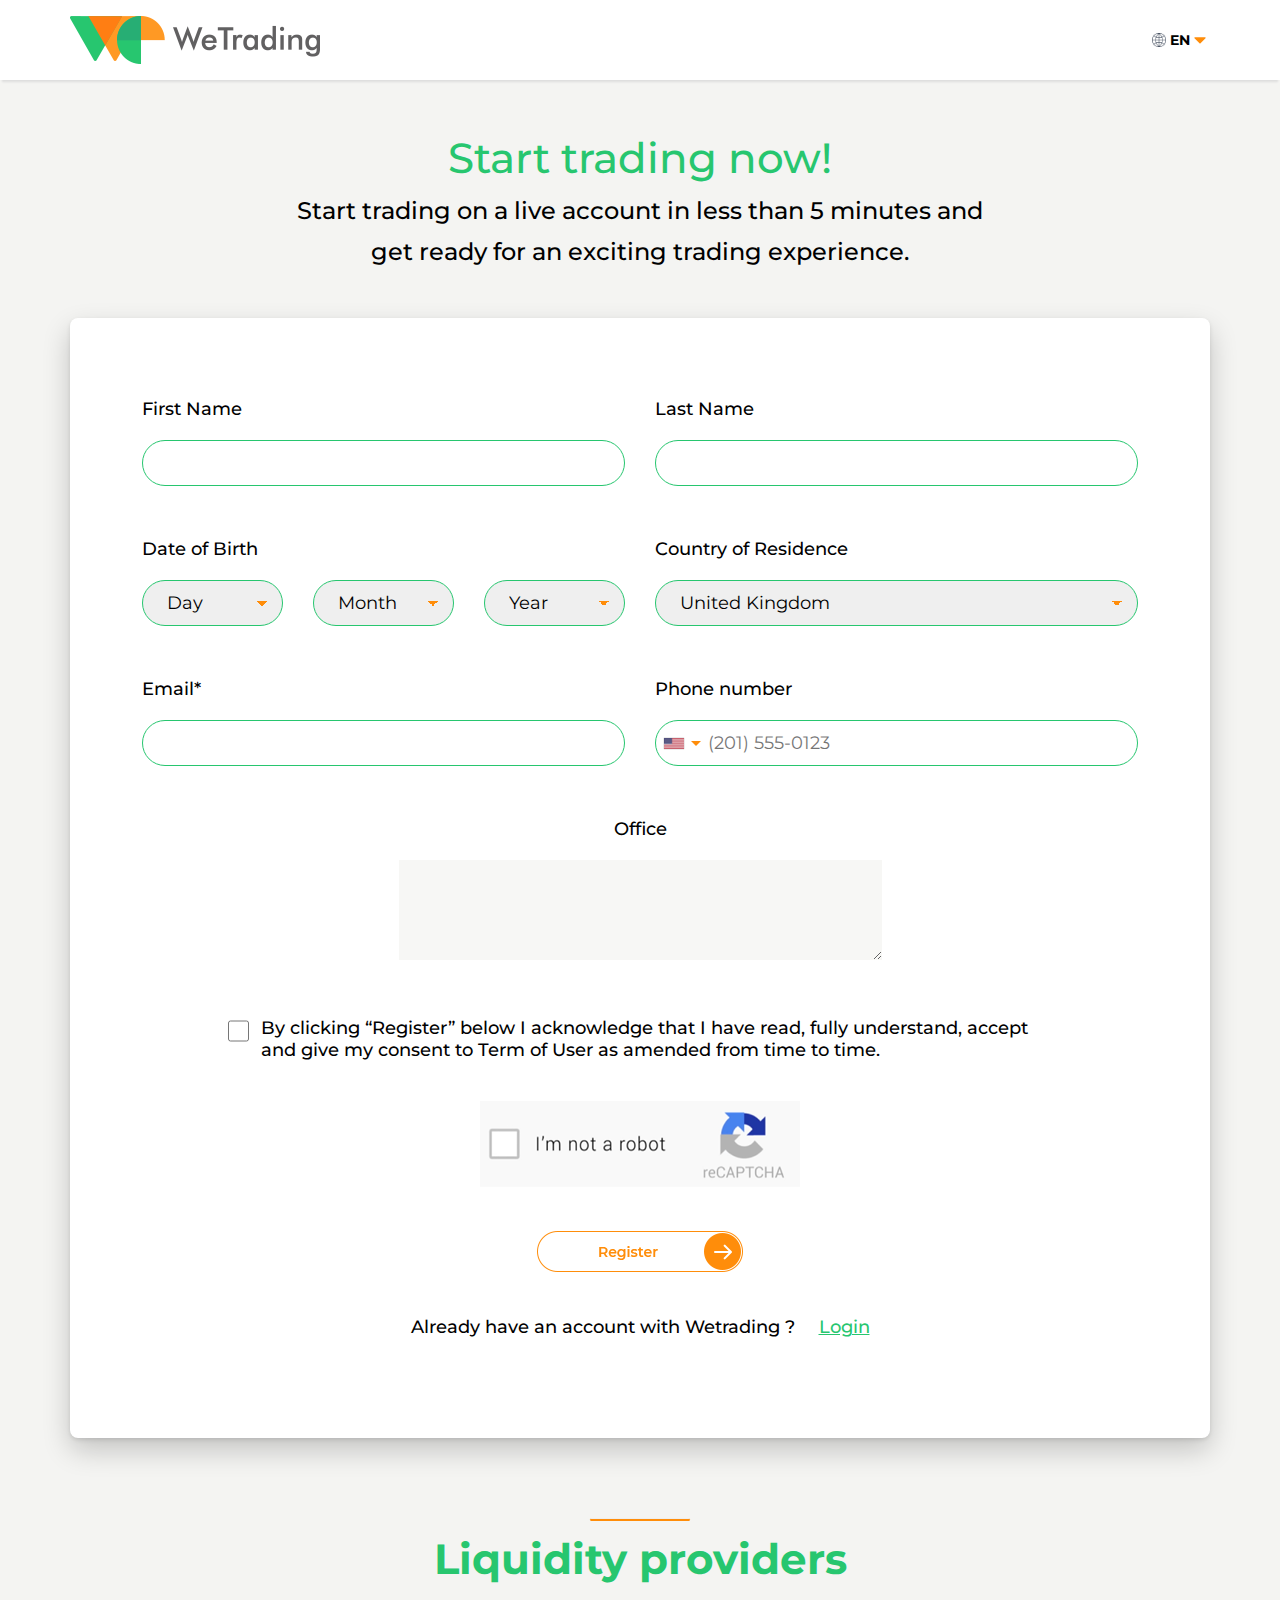
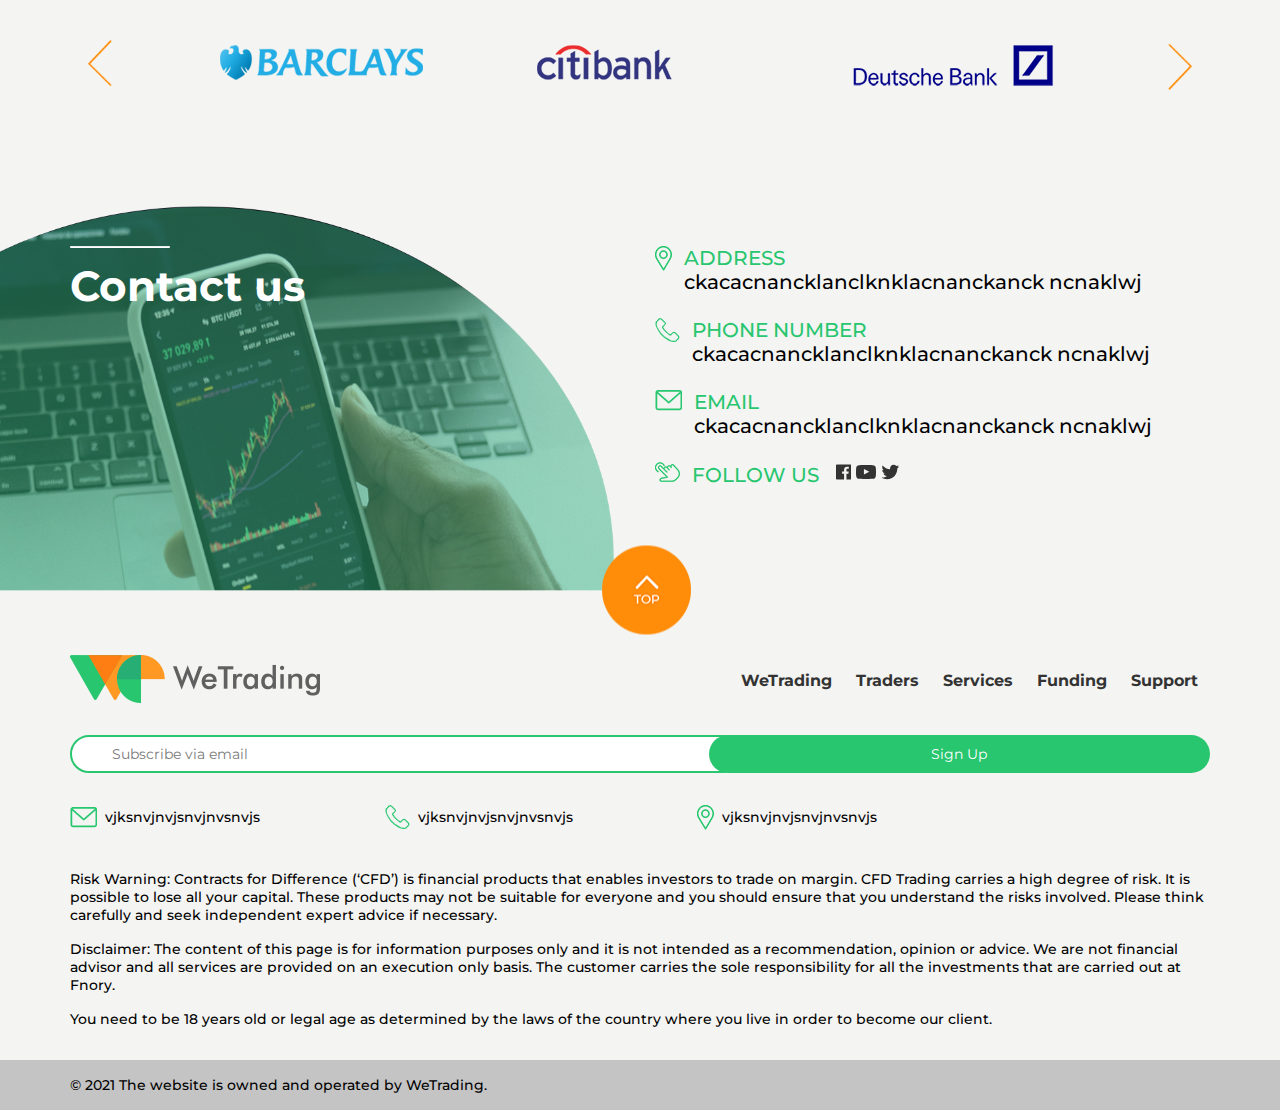
==== commit 20101b61: "fix code" ====
--- a/register.html
+++ b/register.html
@@ -19,8 +19,7 @@
     <link href="https://fonts.googleapis.com/css2?family=Montserrat:ital,wght@0,100;0,200;0,300;0,400;0,500;0,600;0,700;0,800;0,900;1,100;1,200;1,300;1,400;1,500;1,600;1,700;1,800;1,900&display=swap" rel="stylesheet">
     <link rel="stylesheet" href="css/main.css">
     <link rel="stylesheet" href="libs/owlcarousel/assets/owl.carousel.min.css">
-    <link href="libs/aos/aos.css" rel="stylesheet">
-    <link rel="stylesheet" href="https://cdn.datatables.net/1.11.4/css/jquery.dataTables.min.css">
+    <link rel="stylesheet" href="css/jquery.dataTables.min.css">
     <link rel="stylesheet" href="./libs/intl-tel-input-master/build/css/intlTelInput.min.css">
 </head>
 
@@ -299,26 +298,13 @@
             <div class="container">© 2021 The website is owned and operated by WeTrading.</div>
         </div>
     </div>
-    <div>
-
-    <!-- <a href="javascript:void(0)" class="back-to-top"><img src="imgs/go-to-top.png" alt=""></a> -->
-    	
-    </div>
+    
     <script src="libs/jquery-3.5.1.min.js"></script>
-    <script src="https://cdn.datatables.net/1.11.4/js/jquery.dataTables.min.js"></script>
+    <script src="js/jquery.dataTables.min.js"></script>
     <script src="libs/easing/easing.min.js"></script>
+    <script src="libs/owlcarousel/owl.carousel.min.js"></script>
     <script src="./libs/intl-tel-input-master/build/js/intlTelInput.js"></script>
-    <script src="libs/aos/aos.js"></script>
-    <script src="libs/owlcarousel/owl.carousel.min.js"></script>
     <script src="js/main.js"></script>
-    <script>
-        $(document).ready(function() {
-            var table = $('#example').DataTable();
-            $('#search-inp').on('keyup',function(){
-                table.search($(this).val()).draw() ;
-            });
-        } );
-    </script>
     <script>
         var input = document.querySelector("#phone");
         window.intlTelInput(input, {
@@ -344,7 +330,7 @@
           // separateDialCode: true,
           utilsScript: "libs/intl-tel-input-master/build/js/utils.js",
         });
-      </script>
+    </script>
 </body>
 
 </html>--- a/css/main.css
+++ b/css/main.css
@@ -1936,9 +1936,6 @@
   text-align: center;
   margin-bottom: 40px;
 }
-.form-grp-captcha img {
-  width: 100%;
-}
 @media (max-width: 420.98px) {
   .form-grp-captcha img {
     width: 100%;
@@ -1997,6 +1994,17 @@
   display: none;
 }
 
+@media (max-width: 568.98px) {
+  .row {
+    margin-left: -4px;
+    margin-right: -4px;
+  }
+  .row > div {
+    padding-right: 4px;
+    padding-left: 4px;
+  }
+}
+
 .sign-in .sign-in__title, .register .sign-in__title {
   text-align: center;
   margin-bottom: 52px;
